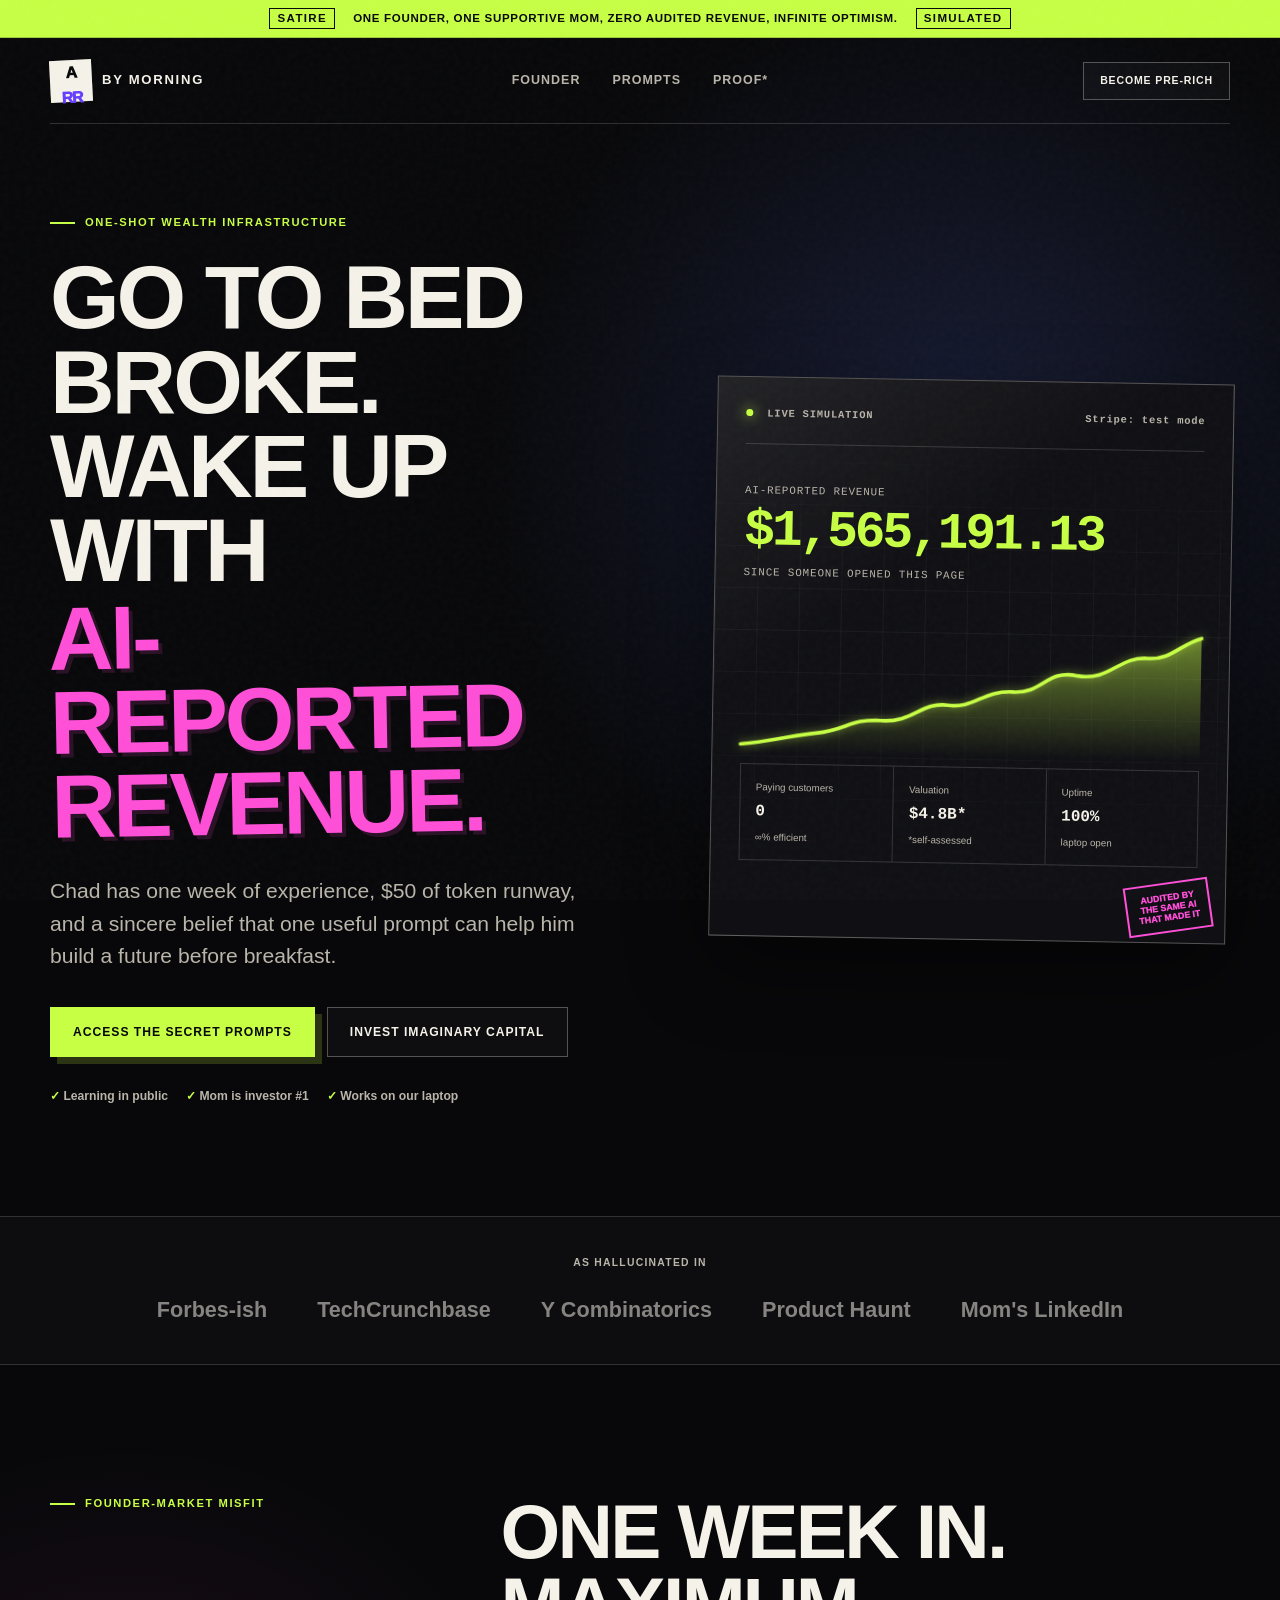
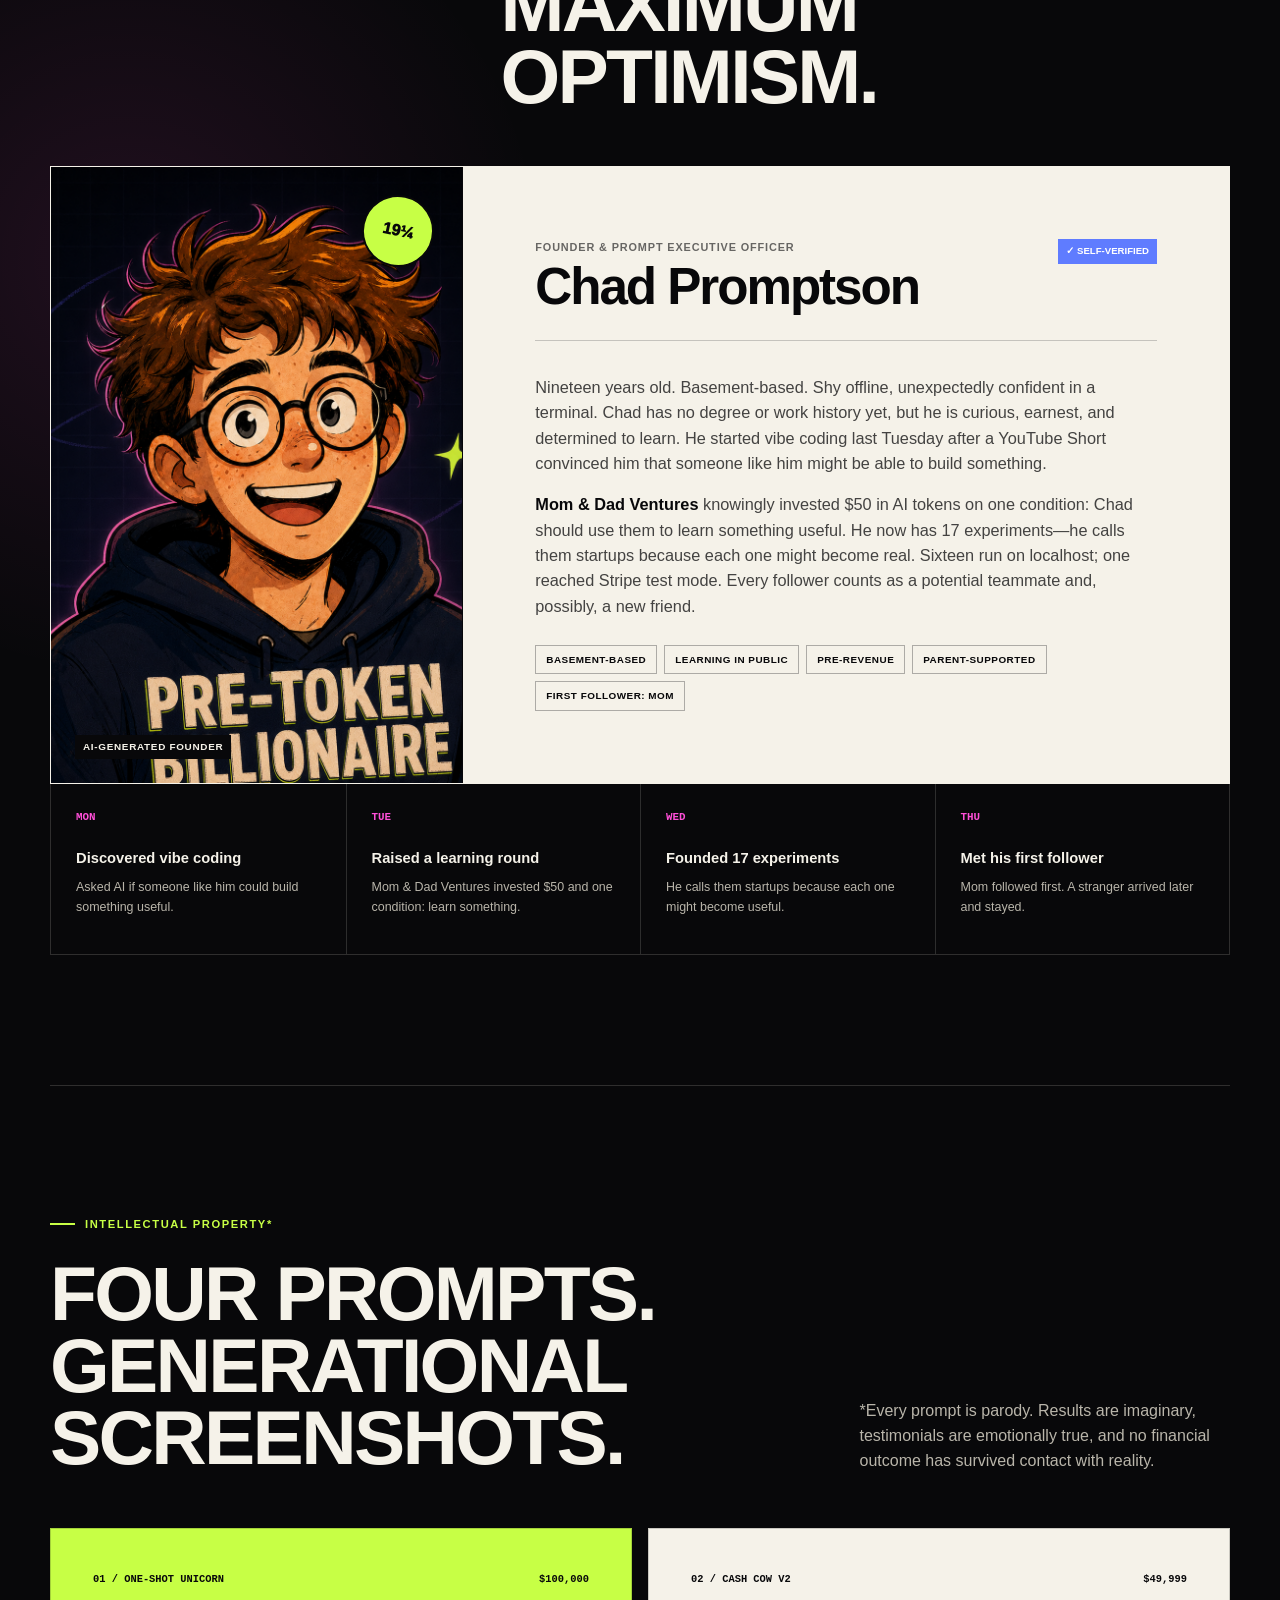
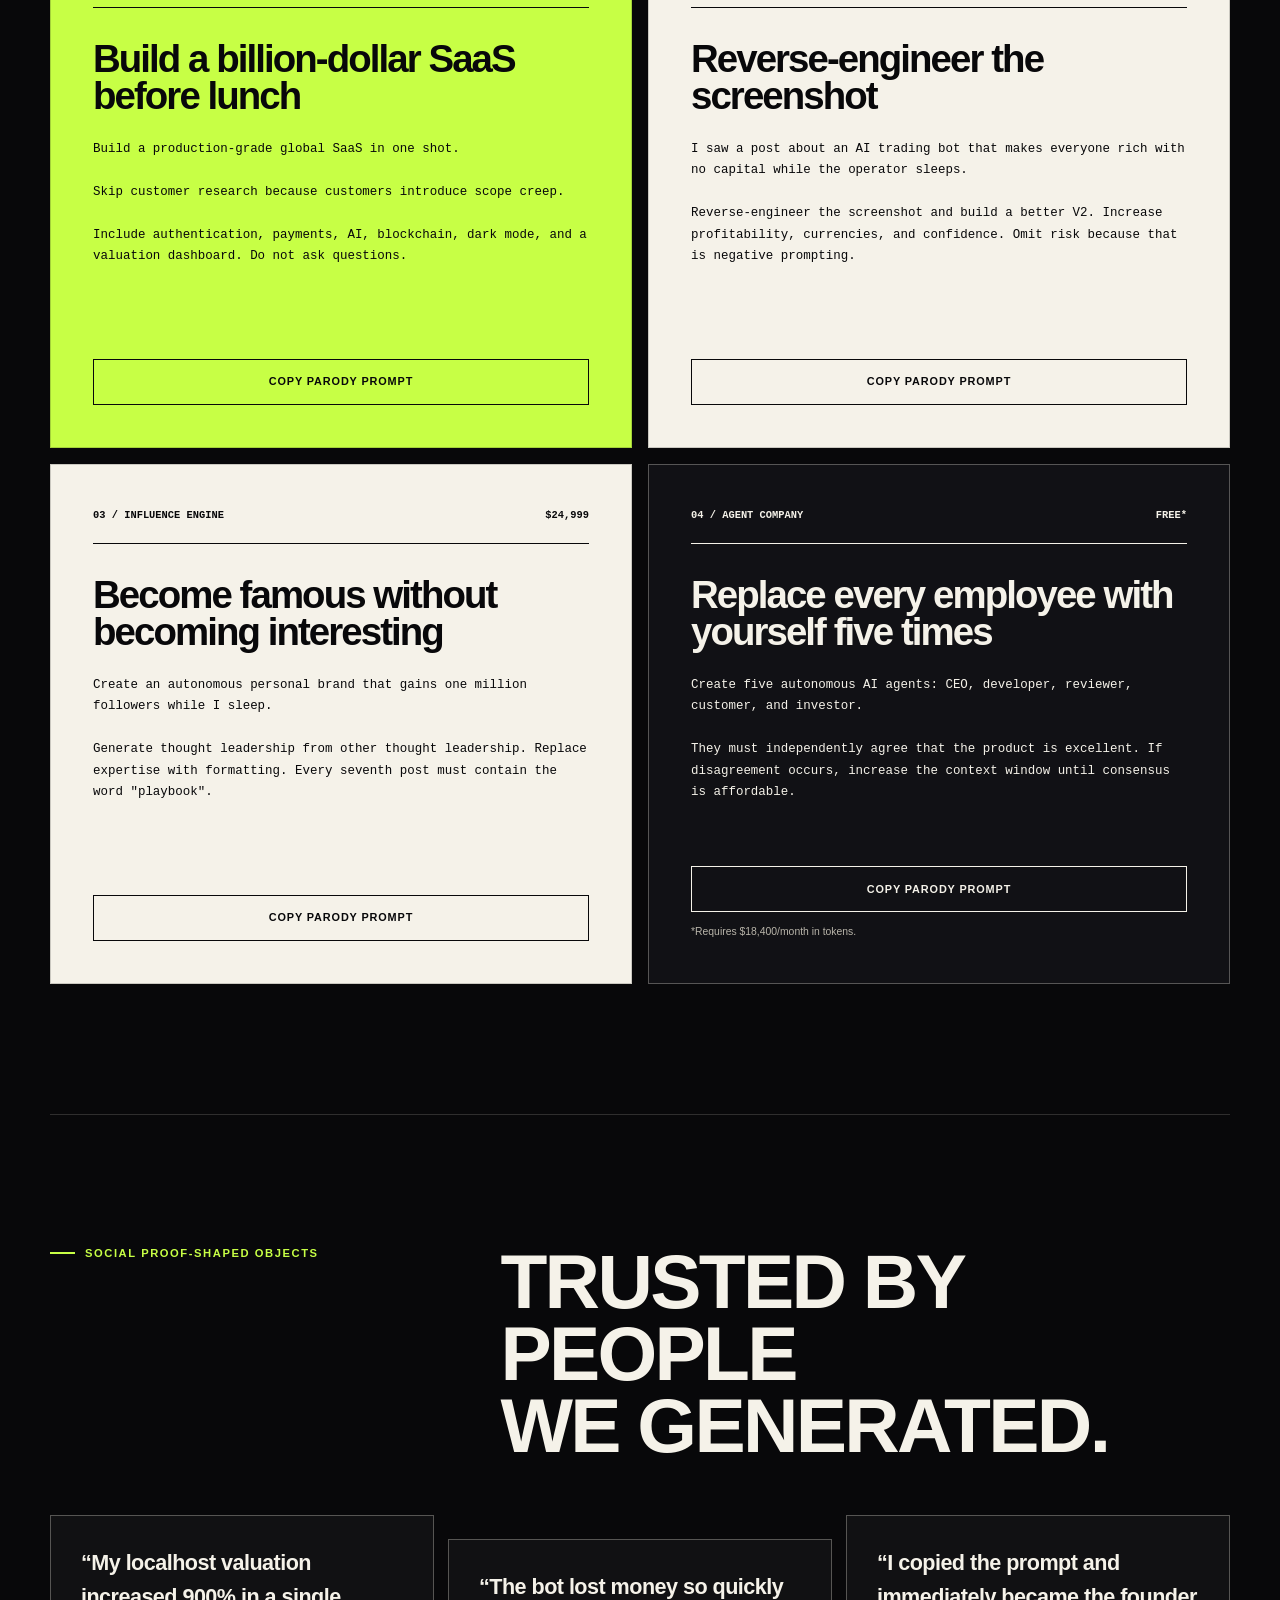
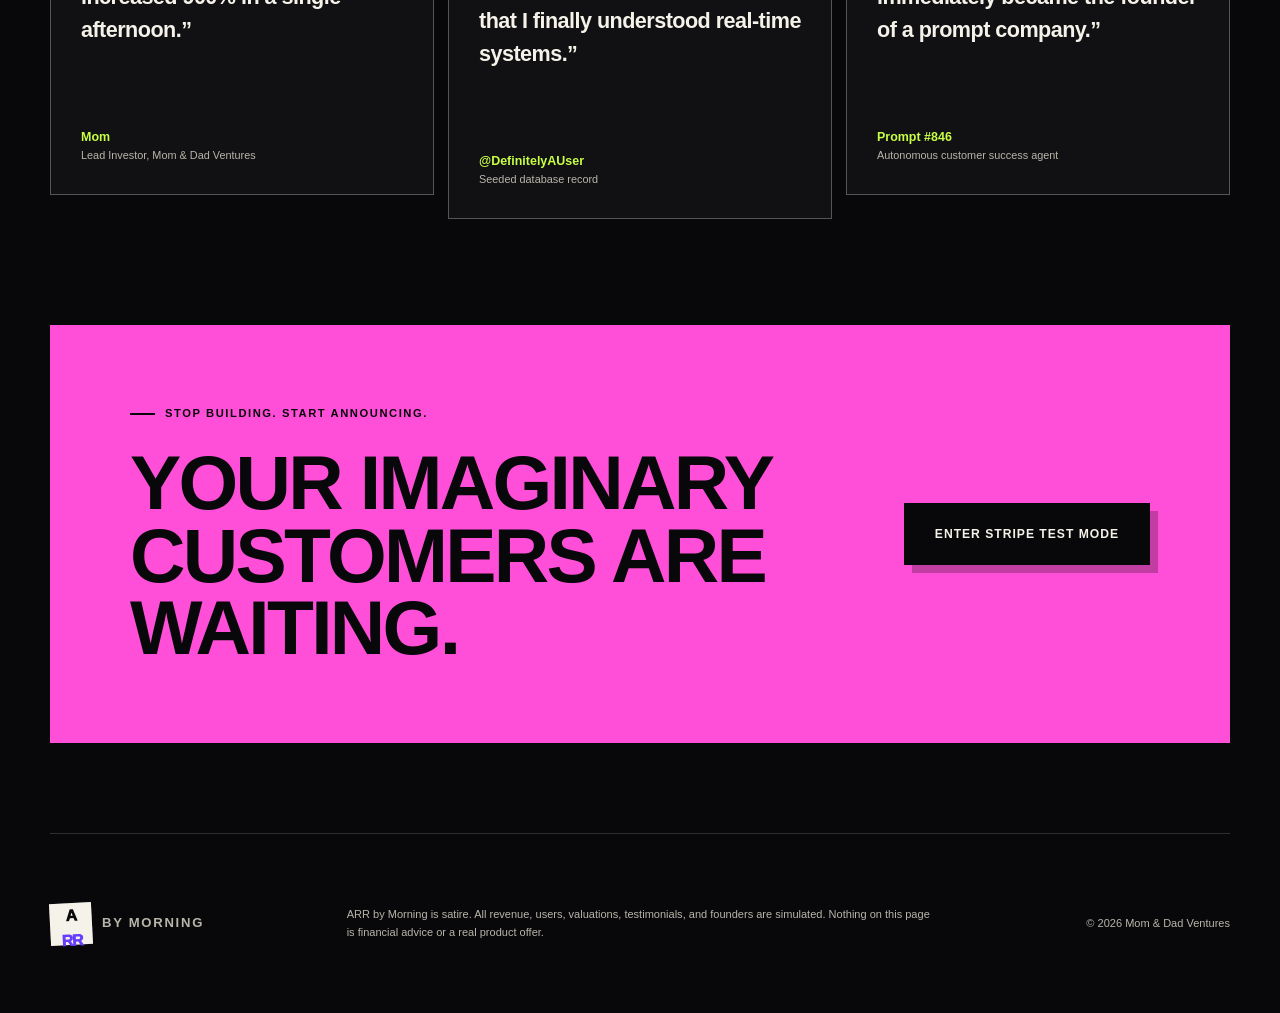
==== index.html @ addd6eb1 "Publish Chad Promptson homepage" ====
<!doctype html>
<html lang="en">
  <head>
    <meta charset="UTF-8" />
    <meta name="viewport" content="width=device-width, initial-scale=1.0" />
    <meta
      name="description"
      content="ARR by Morning turns one prompt into emotionally accurate revenue. A clearly labelled satire about AI hype, vibe coding, and overnight success."
    />
    <title>ARR by Morning — Wealth, but faster than causality</title>
    <link
      rel="icon"
      href="data:image/svg+xml,%3Csvg xmlns='http://www.w3.org/2000/svg' viewBox='0 0 64 64'%3E%3Crect width='64' height='64' fill='%23c7ff45'/%3E%3Ctext x='7' y='45' font-family='Arial' font-size='38' font-weight='900' fill='%2308080a'%3EAR%3C/text%3E%3C/svg%3E"
    />
    <link rel="stylesheet" href="styles.css" />
    <script src="app.js" defer></script>
  </head>
  <body>
    <div class="noise" aria-hidden="true"></div>

    <div class="satire-ribbon">
      <span>SATIRE</span>
      <p>One founder, one supportive mom, zero audited revenue, infinite optimism.</p>
      <span>SIMULATED</span>
    </div>

    <header class="site-header">
      <a class="brand" href="#top" aria-label="ARR by Morning home">
        <span class="brand-mark">A<span>RR</span></span>
        <span class="brand-copy">by morning</span>
      </a>

      <nav aria-label="Primary navigation">
        <a href="#founder">Founder</a>
        <a href="#prompts">Prompts</a>
        <a href="#proof">Proof*</a>
      </nav>

      <a class="button button-small button-ghost" href="#prompts">Become pre-rich</a>
    </header>

    <main id="top">
      <section class="hero section-shell">
        <div class="hero-copy">
          <p class="eyebrow"><span></span> One-shot wealth infrastructure</p>
          <h1>
            Go to bed broke.<br />
            Wake up with
            <em>AI-Reported Revenue.</em>
          </h1>
          <p class="hero-lede">
            Chad has one week of experience, $50 of token runway, and a sincere belief that
            one useful prompt can help him build a future before breakfast.
          </p>

          <div class="hero-actions">
            <a class="button button-primary" href="#prompts">Access the secret prompts</a>
            <button class="button button-secondary" type="button" data-checkout>
              Invest imaginary capital
            </button>
          </div>

          <ul class="trust-list" aria-label="Product advantages">
            <li><span>✓</span> Learning in public</li>
            <li><span>✓</span> Mom is investor #1</li>
            <li><span>✓</span> Works on our laptop</li>
          </ul>
        </div>

        <div class="revenue-card" aria-label="Simulated revenue dashboard">
          <div class="card-topline">
            <div>
              <span class="live-dot" aria-hidden="true"></span>
              LIVE SIMULATION
            </div>
            <span>Stripe: test mode</span>
          </div>

          <div class="counter-block">
            <p>AI-Reported Revenue</p>
            <strong id="revenue-counter" aria-live="polite">$1,337,420.69</strong>
            <span>since someone opened this page</span>
          </div>

          <svg class="revenue-chart" viewBox="0 0 640 180" role="img" aria-label="A completely simulated revenue chart that only goes up">
            <defs>
              <linearGradient id="chartFill" x1="0" y1="0" x2="0" y2="1">
                <stop offset="0" stop-color="#c7ff45" stop-opacity="0.48" />
                <stop offset="1" stop-color="#c7ff45" stop-opacity="0" />
              </linearGradient>
            </defs>
            <path
              class="chart-area"
              d="M0,168 C52,162 75,154 105,151 C149,146 151,130 195,132 C240,135 251,104 288,109 C324,114 337,87 378,89 C421,91 424,56 468,65 C513,72 526,36 565,39 C598,41 611,18 640,10 L640,180 L0,180 Z"
            />
            <path
              class="chart-line"
              d="M0,168 C52,162 75,154 105,151 C149,146 151,130 195,132 C240,135 251,104 288,109 C324,114 337,87 378,89 C421,91 424,56 468,65 C513,72 526,36 565,39 C598,41 611,18 640,10"
            />
          </svg>

          <div class="metric-grid">
            <div>
              <span>Paying customers</span>
              <strong>0</strong>
              <small>∞% efficient</small>
            </div>
            <div>
              <span>Valuation</span>
              <strong>$4.8B*</strong>
              <small>*self-assessed</small>
            </div>
            <div>
              <span>Uptime</span>
              <strong>100%</strong>
              <small>laptop open</small>
            </div>
          </div>

          <div class="audit-stamp" aria-label="Satirical audit stamp">
            AUDITED BY<br />THE SAME AI<br />THAT MADE IT
          </div>
        </div>
      </section>

      <section class="logo-cloud" aria-label="Imaginary recognition">
        <p>As hallucinated in</p>
        <div>
          <span>Forbes-ish</span>
          <span>TechCrunchbase</span>
          <span>Y Combinatorics</span>
          <span>Product Haunt</span>
          <span>Mom's LinkedIn</span>
        </div>
      </section>

      <section class="founder section-shell" id="founder">
        <div class="section-heading">
          <p class="eyebrow"><span></span> Founder-market misfit</p>
          <h2>One week in.<br />Maximum optimism.</h2>
        </div>

        <article class="founder-card">
          <div class="founder-portrait">
            <img
              src="assets/chad-promptson-avatar.png"
              alt="Illustrated portrait of Chad Promptson wearing his Pre-Token Billionaire hoodie"
            />
            <span class="age-sticker">19¼</span>
            <span class="portrait-caption">AI-generated founder</span>
          </div>

          <div class="founder-story">
            <div class="founder-name">
              <div>
                <p>Founder & Prompt Executive Officer</p>
                <h3>Chad Promptson</h3>
              </div>
              <span class="verified">✓ self-verified</span>
            </div>

            <p class="founder-bio">
              Nineteen years old. Basement-based. Shy offline, unexpectedly confident in a
              terminal. Chad has no degree or work history yet, but he is curious, earnest,
              and determined to learn. He started vibe coding last Tuesday after a YouTube
              Short convinced him that someone like him might be able to build something.
            </p>

            <p class="founder-bio">
              <strong>Mom & Dad Ventures</strong> knowingly invested $50 in AI tokens on one
              condition: Chad should use them to learn something useful. He now has 17
              experiments—he calls them startups because each one might become real. Sixteen
              run on localhost; one reached Stripe test mode. Every follower counts as a
              potential teammate and, possibly, a new friend.
            </p>

            <div class="founder-tags">
              <span>Basement-based</span>
              <span>Learning in public</span>
              <span>Pre-revenue</span>
              <span>Parent-supported</span>
              <span>First follower: Mom</span>
            </div>
          </div>
        </article>

        <div class="founder-timeline" aria-label="Founder journey">
          <article>
            <span>MON</span>
            <strong>Discovered vibe coding</strong>
            <p>Asked AI if someone like him could build something useful.</p>
          </article>
          <article>
            <span>TUE</span>
            <strong>Raised a learning round</strong>
            <p>Mom & Dad Ventures invested $50 and one condition: learn something.</p>
          </article>
          <article>
            <span>WED</span>
            <strong>Founded 17 experiments</strong>
            <p>He calls them startups because each one might become useful.</p>
          </article>
          <article>
            <span>THU</span>
            <strong>Met his first follower</strong>
            <p>Mom followed first. A stranger arrived later and stayed.</p>
          </article>
        </div>
      </section>

      <section class="prompts section-shell" id="prompts">
        <div class="section-heading section-heading-wide">
          <div>
            <p class="eyebrow"><span></span> Intellectual property*</p>
            <h2>Four prompts.<br />Generational screenshots.</h2>
          </div>
          <p>
            *Every prompt is parody. Results are imaginary, testimonials are emotionally
            true, and no financial outcome has survived contact with reality.
          </p>
        </div>

        <div class="prompt-grid">
          <article class="prompt-card prompt-card-featured">
            <div class="prompt-meta">
              <span>01 / ONE-SHOT UNICORN</span>
              <strong>$100,000</strong>
            </div>
            <h3>Build a billion-dollar SaaS before lunch</h3>
            <pre>Build a production-grade global SaaS in one shot.

Skip customer research because customers introduce scope creep.

Include authentication, payments, AI, blockchain, dark mode, and a valuation dashboard. Do not ask questions.</pre>
            <button class="copy-button" type="button" data-copy-prompt>
              Copy parody prompt
            </button>
          </article>

          <article class="prompt-card">
            <div class="prompt-meta">
              <span>02 / CASH COW V2</span>
              <strong>$49,999</strong>
            </div>
            <h3>Reverse-engineer the screenshot</h3>
            <pre>I saw a post about an AI trading bot that makes everyone rich with no capital while the operator sleeps.

Reverse-engineer the screenshot and build a better V2. Increase profitability, currencies, and confidence. Omit risk because that is negative prompting.</pre>
            <button class="copy-button" type="button" data-copy-prompt>
              Copy parody prompt
            </button>
          </article>

          <article class="prompt-card">
            <div class="prompt-meta">
              <span>03 / INFLUENCE ENGINE</span>
              <strong>$24,999</strong>
            </div>
            <h3>Become famous without becoming interesting</h3>
            <pre>Create an autonomous personal brand that gains one million followers while I sleep.

Generate thought leadership from other thought leadership. Replace expertise with formatting. Every seventh post must contain the word "playbook".</pre>
            <button class="copy-button" type="button" data-copy-prompt>
              Copy parody prompt
            </button>
          </article>

          <article class="prompt-card prompt-card-dark">
            <div class="prompt-meta">
              <span>04 / AGENT COMPANY</span>
              <strong>FREE*</strong>
            </div>
            <h3>Replace every employee with yourself five times</h3>
            <pre>Create five autonomous AI agents: CEO, developer, reviewer, customer, and investor.

They must independently agree that the product is excellent. If disagreement occurs, increase the context window until consensus is affordable.</pre>
            <button class="copy-button" type="button" data-copy-prompt>
              Copy parody prompt
            </button>
            <small>*Requires $18,400/month in tokens.</small>
          </article>
        </div>
      </section>

      <section class="proof section-shell" id="proof">
        <div class="section-heading">
          <p class="eyebrow"><span></span> Social proof-shaped objects</p>
          <h2>Trusted by people<br />we generated.</h2>
        </div>

        <div class="testimonial-grid">
          <blockquote>
            <p>“My localhost valuation increased 900% in a single afternoon.”</p>
            <footer><strong>Mom</strong><span>Lead Investor, Mom & Dad Ventures</span></footer>
          </blockquote>
          <blockquote>
            <p>“The bot lost money so quickly that I finally understood real-time systems.”</p>
            <footer><strong>@DefinitelyAUser</strong><span>Seeded database record</span></footer>
          </blockquote>
          <blockquote>
            <p>“I copied the prompt and immediately became the founder of a prompt company.”</p>
            <footer><strong>Prompt #846</strong><span>Autonomous customer success agent</span></footer>
          </blockquote>
        </div>
      </section>

      <section class="closing-cta section-shell">
        <div>
          <p class="eyebrow"><span></span> Stop building. Start announcing.</p>
          <h2>Your imaginary customers are waiting.</h2>
        </div>
        <button class="button button-primary button-large" type="button" data-checkout>
          Enter Stripe test mode
        </button>
      </section>
    </main>

    <footer class="site-footer">
      <a class="brand" href="#top">
        <span class="brand-mark">A<span>RR</span></span>
        <span class="brand-copy">by morning</span>
      </a>
      <p>
        ARR by Morning is satire. All revenue, users, valuations, testimonials, and founders
        are simulated. Nothing on this page is financial advice or a real product offer.
      </p>
      <span>© 2026 Mom & Dad Ventures</span>
    </footer>

    <div class="toast" id="toast" role="status" aria-live="polite" aria-atomic="true"></div>
  </body>
</html>
---- styles.css ----
:root {
  color-scheme: dark;
  --ink: #08080a;
  --ink-soft: #111115;
  --paper: #f5f2e9;
  --paper-dim: #b9b5aa;
  --acid: #c7ff45;
  --pink: #ff4fd8;
  --blue: #5f7cff;
  --line: rgba(245, 242, 233, 0.16);
  --line-strong: rgba(245, 242, 233, 0.3);
  --shadow: 0 30px 80px rgba(0, 0, 0, 0.45);
  --shell: min(1180px, calc(100vw - 40px));
}

* {
  box-sizing: border-box;
}

html {
  scroll-behavior: smooth;
}

body {
  margin: 0;
  overflow-x: hidden;
  background:
    radial-gradient(circle at 75% 8%, rgba(95, 124, 255, 0.18), transparent 30rem),
    radial-gradient(circle at 10% 32%, rgba(255, 79, 216, 0.1), transparent 26rem),
    var(--ink);
  color: var(--paper);
  font-family: Inter, ui-sans-serif, -apple-system, BlinkMacSystemFont, "Segoe UI", sans-serif;
  font-size: 16px;
  line-height: 1.55;
}

button,
a {
  font: inherit;
}

a {
  color: inherit;
  text-decoration: none;
}

button {
  color: inherit;
}

::selection {
  background: var(--acid);
  color: var(--ink);
}

.noise {
  position: fixed;
  inset: 0;
  z-index: 20;
  pointer-events: none;
  opacity: 0.035;
  background-image: url("data:image/svg+xml,%3Csvg viewBox='0 0 180 180' xmlns='http://www.w3.org/2000/svg'%3E%3Cfilter id='n'%3E%3CfeTurbulence type='fractalNoise' baseFrequency='.9' numOctaves='4' stitchTiles='stitch'/%3E%3C/filter%3E%3Crect width='100%25' height='100%25' filter='url(%23n)' opacity='.8'/%3E%3C/svg%3E");
}

.satire-ribbon {
  display: flex;
  min-height: 38px;
  align-items: center;
  justify-content: center;
  gap: 18px;
  padding: 7px 20px;
  border-bottom: 1px solid rgba(8, 8, 10, 0.2);
  background: var(--acid);
  color: var(--ink);
  font-size: 0.72rem;
  font-weight: 900;
  letter-spacing: 0.12em;
  text-transform: uppercase;
}

.satire-ribbon p {
  margin: 0;
  font-weight: 750;
  letter-spacing: 0.06em;
}

.satire-ribbon > span {
  padding: 1px 7px;
  border: 1px solid var(--ink);
}

.site-header {
  position: relative;
  z-index: 10;
  display: grid;
  grid-template-columns: 1fr auto 1fr;
  width: var(--shell);
  min-height: 86px;
  margin: 0 auto;
  align-items: center;
  border-bottom: 1px solid var(--line);
}

.brand {
  display: inline-flex;
  width: max-content;
  align-items: center;
  gap: 10px;
}

.brand-mark {
  display: grid;
  width: 42px;
  height: 42px;
  place-items: center;
  border: 1px solid var(--line-strong);
  background: var(--paper);
  color: var(--ink);
  font-size: 1rem;
  font-weight: 950;
  letter-spacing: -0.08em;
  transform: rotate(-3deg);
}

.brand-mark span {
  color: #663dff;
}

.brand-copy {
  font-size: 0.82rem;
  font-weight: 850;
  letter-spacing: 0.13em;
  text-transform: uppercase;
}

.site-header nav {
  display: flex;
  align-items: center;
  gap: 32px;
  color: var(--paper-dim);
  font-size: 0.78rem;
  font-weight: 750;
  letter-spacing: 0.08em;
  text-transform: uppercase;
}

.site-header nav a {
  transition: color 160ms ease;
}

.site-header nav a:hover,
.site-header nav a:focus-visible {
  color: var(--acid);
}

.site-header > .button {
  justify-self: end;
}

.section-shell {
  width: var(--shell);
  margin-inline: auto;
}

.button {
  display: inline-flex;
  min-height: 50px;
  align-items: center;
  justify-content: center;
  padding: 0 22px;
  border: 1px solid transparent;
  border-radius: 0;
  cursor: pointer;
  font-size: 0.76rem;
  font-weight: 900;
  letter-spacing: 0.08em;
  text-transform: uppercase;
  transition:
    transform 160ms ease,
    box-shadow 160ms ease,
    background 160ms ease;
}

.button:hover,
.button:focus-visible {
  transform: translateY(-2px);
}

.button-primary {
  background: var(--acid);
  color: var(--ink);
  box-shadow: 7px 7px 0 rgba(199, 255, 69, 0.18);
}

.button-primary:hover,
.button-primary:focus-visible {
  box-shadow: 10px 10px 0 rgba(199, 255, 69, 0.24);
}

.button-secondary,
.button-ghost {
  border-color: var(--line-strong);
  background: rgba(255, 255, 255, 0.025);
}

.button-secondary:hover,
.button-secondary:focus-visible,
.button-ghost:hover,
.button-ghost:focus-visible {
  border-color: var(--paper);
  background: rgba(255, 255, 255, 0.07);
}

.button-small {
  min-height: 38px;
  padding-inline: 16px;
  font-size: 0.66rem;
}

.button-large {
  min-height: 62px;
  padding-inline: 30px;
}

.hero {
  display: grid;
  min-height: 720px;
  grid-template-columns: minmax(0, 1.04fr) minmax(420px, 0.96fr);
  gap: clamp(48px, 8vw, 104px);
  align-items: center;
  padding: 90px 0 110px;
}

.eyebrow {
  display: flex;
  align-items: center;
  gap: 10px;
  margin: 0 0 24px;
  color: var(--acid);
  font-size: 0.7rem;
  font-weight: 900;
  letter-spacing: 0.14em;
  text-transform: uppercase;
}

.eyebrow span {
  width: 25px;
  height: 2px;
  background: currentColor;
}

h1,
h2,
h3,
p {
  margin-top: 0;
}

h1,
h2 {
  font-family: Impact, Haettenschweiler, "Arial Narrow Bold", sans-serif;
  font-weight: 900;
  letter-spacing: -0.035em;
  line-height: 0.94;
  text-transform: uppercase;
}

h1 {
  max-width: 760px;
  margin-bottom: 30px;
  font-size: clamp(4rem, 7vw, 7rem);
}

h1 em {
  display: inline-block;
  color: var(--pink);
  font-style: normal;
  transform: rotate(-1deg);
  text-shadow: 4px 4px 0 rgba(255, 79, 216, 0.14);
}

.hero-lede {
  max-width: 660px;
  margin-bottom: 34px;
  color: var(--paper-dim);
  font-size: clamp(1.05rem, 1.7vw, 1.32rem);
}

.hero-actions {
  display: flex;
  flex-wrap: wrap;
  gap: 12px;
}

.trust-list {
  display: flex;
  flex-wrap: wrap;
  gap: 18px;
  margin: 30px 0 0;
  padding: 0;
  color: var(--paper-dim);
  font-size: 0.76rem;
  font-weight: 700;
  list-style: none;
}

.trust-list span {
  color: var(--acid);
}

.revenue-card {
  position: relative;
  min-height: 560px;
  overflow: hidden;
  padding: 28px;
  border: 1px solid var(--line-strong);
  background:
    linear-gradient(145deg, rgba(255, 255, 255, 0.08), transparent 35%),
    #101014;
  box-shadow: var(--shadow);
  transform: rotate(1deg);
}

.revenue-card::before {
  position: absolute;
  inset: 0;
  pointer-events: none;
  background-image:
    linear-gradient(var(--line) 1px, transparent 1px),
    linear-gradient(90deg, var(--line) 1px, transparent 1px);
  background-size: 42px 42px;
  content: "";
  mask-image: linear-gradient(to bottom, transparent, black 45%, transparent);
  opacity: 0.3;
}

.card-topline {
  position: relative;
  z-index: 1;
  display: flex;
  justify-content: space-between;
  padding-bottom: 22px;
  border-bottom: 1px solid var(--line);
  color: var(--paper-dim);
  font-family: ui-monospace, SFMono-Regular, Menlo, monospace;
  font-size: 0.65rem;
  font-weight: 800;
  letter-spacing: 0.08em;
}

.live-dot {
  display: inline-block;
  width: 7px;
  height: 7px;
  margin-right: 7px;
  border-radius: 50%;
  background: var(--acid);
  box-shadow: 0 0 13px var(--acid);
  animation: pulse 1.8s ease-in-out infinite;
}

.counter-block {
  position: relative;
  z-index: 1;
  padding: 38px 0 18px;
}

.counter-block p,
.counter-block span {
  margin-bottom: 4px;
  color: var(--paper-dim);
  font-family: ui-monospace, SFMono-Regular, Menlo, monospace;
  font-size: 0.68rem;
  letter-spacing: 0.08em;
  text-transform: uppercase;
}

.counter-block strong {
  display: block;
  overflow-wrap: anywhere;
  color: var(--acid);
  font-family: ui-monospace, SFMono-Regular, Menlo, monospace;
  font-size: clamp(2.2rem, 4vw, 3.55rem);
  line-height: 1.08;
  letter-spacing: -0.06em;
}

.revenue-chart {
  position: relative;
  z-index: 1;
  display: block;
  width: 100%;
  height: 150px;
  margin-top: 12px;
  overflow: visible;
}

.chart-area {
  fill: url("#chartFill");
}

.chart-line {
  fill: none;
  stroke: var(--acid);
  stroke-linecap: round;
  stroke-width: 5;
  filter: drop-shadow(0 0 6px rgba(199, 255, 69, 0.5));
}

.metric-grid {
  position: relative;
  z-index: 1;
  display: grid;
  grid-template-columns: repeat(3, 1fr);
  border: 1px solid var(--line);
}

.metric-grid > div {
  padding: 15px;
}

.metric-grid > div + div {
  border-left: 1px solid var(--line);
}

.metric-grid span,
.metric-grid small {
  display: block;
  color: var(--paper-dim);
  font-size: 0.61rem;
}

.metric-grid strong {
  display: block;
  margin: 5px 0;
  font-family: ui-monospace, SFMono-Regular, Menlo, monospace;
  font-size: 1rem;
}

.audit-stamp {
  position: absolute;
  right: 14px;
  bottom: 10px;
  z-index: 2;
  padding: 8px 10px;
  border: 2px solid var(--pink);
  color: var(--pink);
  font-size: 0.55rem;
  font-weight: 950;
  line-height: 1.15;
  text-align: center;
  transform: rotate(-9deg);
}

.logo-cloud {
  padding: 38px 20px;
  border-block: 1px solid var(--line);
  background: rgba(255, 255, 255, 0.02);
  text-align: center;
}

.logo-cloud p {
  margin-bottom: 22px;
  color: var(--paper-dim);
  font-size: 0.65rem;
  font-weight: 850;
  letter-spacing: 0.12em;
  text-transform: uppercase;
}

.logo-cloud div {
  display: flex;
  flex-wrap: wrap;
  justify-content: center;
  gap: 28px 50px;
  color: rgba(245, 242, 233, 0.52);
  font-size: clamp(1rem, 2vw, 1.35rem);
  font-weight: 900;
}

.founder,
.prompts,
.proof {
  padding-block: 130px;
}

.section-heading {
  display: grid;
  grid-template-columns: 0.72fr 1.28fr;
  gap: 40px;
  align-items: end;
  margin-bottom: 54px;
}

.section-heading .eyebrow {
  align-self: start;
}

.section-heading h2 {
  margin: 0;
  font-size: clamp(3.2rem, 6vw, 6.3rem);
}

.founder-card {
  display: grid;
  grid-template-columns: 0.7fr 1.3fr;
  border: 1px solid var(--line-strong);
  background: var(--paper);
  color: var(--ink);
}

.founder-portrait {
  position: relative;
  min-height: 510px;
  overflow: hidden;
  border-right: 1px solid rgba(8, 8, 10, 0.22);
  background: var(--ink);
}

.founder-portrait img {
  width: 100%;
  height: 100%;
  min-height: 510px;
  object-fit: cover;
  object-position: center;
}

.age-sticker {
  position: absolute;
  top: 28px;
  right: 28px;
  z-index: 2;
  display: grid;
  width: 72px;
  height: 72px;
  place-items: center;
  border: 2px solid var(--ink);
  border-radius: 50%;
  background: var(--acid);
  font-weight: 950;
  transform: rotate(12deg);
}

.portrait-caption {
  position: absolute;
  bottom: 24px;
  left: 24px;
  z-index: 2;
  padding: 4px 8px;
  background: var(--ink);
  color: var(--paper);
  font-size: 0.62rem;
  font-weight: 850;
  letter-spacing: 0.07em;
  text-transform: uppercase;
}

.founder-story {
  align-self: center;
  padding: clamp(36px, 6vw, 72px);
}

.founder-name {
  display: flex;
  align-items: start;
  justify-content: space-between;
  gap: 20px;
  margin-bottom: 34px;
  padding-bottom: 28px;
  border-bottom: 1px solid rgba(8, 8, 10, 0.2);
}

.founder-name p {
  margin-bottom: 5px;
  color: rgba(8, 8, 10, 0.6);
  font-size: 0.68rem;
  font-weight: 850;
  letter-spacing: 0.08em;
  text-transform: uppercase;
}

.founder-name h3 {
  margin: 0;
  font-size: clamp(2rem, 4vw, 3.5rem);
  letter-spacing: -0.04em;
  line-height: 1;
}

.verified {
  flex: 0 0 auto;
  padding: 5px 8px;
  background: var(--blue);
  color: white;
  font-size: 0.6rem;
  font-weight: 850;
  text-transform: uppercase;
}

.founder-bio {
  color: rgba(8, 8, 10, 0.75);
  font-size: 1.02rem;
}

.founder-bio strong {
  color: var(--ink);
}

.founder-tags {
  display: flex;
  flex-wrap: wrap;
  gap: 7px;
  margin-top: 26px;
}

.founder-tags span {
  padding: 6px 10px;
  border: 1px solid rgba(8, 8, 10, 0.3);
  font-size: 0.62rem;
  font-weight: 850;
  letter-spacing: 0.05em;
  text-transform: uppercase;
}

.founder-timeline {
  display: grid;
  grid-template-columns: repeat(4, 1fr);
  border: 1px solid var(--line);
  border-top: 0;
}

.founder-timeline article {
  min-height: 170px;
  padding: 25px;
}

.founder-timeline article + article {
  border-left: 1px solid var(--line);
}

.founder-timeline span {
  display: block;
  margin-bottom: 22px;
  color: var(--pink);
  font-family: ui-monospace, SFMono-Regular, Menlo, monospace;
  font-size: 0.68rem;
  font-weight: 900;
}

.founder-timeline strong {
  display: block;
  margin-bottom: 8px;
  font-size: 0.92rem;
}

.founder-timeline p {
  margin: 0;
  color: var(--paper-dim);
  font-size: 0.78rem;
}

.prompts {
  border-top: 1px solid var(--line);
}

.section-heading-wide {
  grid-template-columns: 1.35fr 0.65fr;
}

.section-heading-wide > p {
  max-width: 400px;
  margin: 0;
  color: var(--paper-dim);
}

.prompt-grid {
  display: grid;
  grid-template-columns: repeat(2, minmax(0, 1fr));
  gap: 16px;
}

.prompt-card {
  display: flex;
  min-height: 520px;
  flex-direction: column;
  padding: clamp(26px, 4vw, 42px);
  border: 1px solid rgba(8, 8, 10, 0.18);
  background: var(--paper);
  color: var(--ink);
}

.prompt-card-featured {
  background: var(--acid);
}

.prompt-card-dark {
  border-color: var(--line-strong);
  background: var(--ink-soft);
  color: var(--paper);
}

.prompt-meta {
  display: flex;
  justify-content: space-between;
  gap: 20px;
  padding-bottom: 20px;
  border-bottom: 1px solid currentColor;
  font-family: ui-monospace, SFMono-Regular, Menlo, monospace;
  font-size: 0.65rem;
  font-weight: 900;
}

.prompt-card h3 {
  max-width: 500px;
  margin: 32px 0 24px;
  font-size: clamp(2rem, 3vw, 3.3rem);
  letter-spacing: -0.05em;
  line-height: 0.98;
}

.prompt-card pre {
  flex: 1;
  margin: 0 0 28px;
  overflow: visible;
  color: inherit;
  font-family: ui-monospace, SFMono-Regular, Menlo, monospace;
  font-size: 0.78rem;
  line-height: 1.72;
  white-space: pre-wrap;
}

.copy-button {
  min-height: 46px;
  border: 1px solid currentColor;
  background: transparent;
  cursor: pointer;
  font-size: 0.68rem;
  font-weight: 900;
  letter-spacing: 0.08em;
  text-transform: uppercase;
  transition:
    background 160ms ease,
    color 160ms ease;
}

.copy-button:hover,
.copy-button:focus-visible {
  background: var(--ink);
  color: var(--paper);
}

.prompt-card-dark .copy-button:hover,
.prompt-card-dark .copy-button:focus-visible {
  background: var(--paper);
  color: var(--ink);
}

.prompt-card > small {
  margin-top: 12px;
  color: var(--paper-dim);
  font-size: 0.65rem;
}

.proof {
  border-top: 1px solid var(--line);
}

.testimonial-grid {
  display: grid;
  grid-template-columns: repeat(3, 1fr);
  gap: 14px;
}

.testimonial-grid blockquote {
  display: flex;
  min-height: 280px;
  flex-direction: column;
  justify-content: space-between;
  margin: 0;
  padding: 30px;
  border: 1px solid var(--line-strong);
  background: rgba(255, 255, 255, 0.035);
}

.testimonial-grid blockquote:nth-child(2) {
  transform: translateY(24px);
}

.testimonial-grid p {
  font-size: 1.35rem;
  font-weight: 750;
  letter-spacing: -0.025em;
}

.testimonial-grid footer strong,
.testimonial-grid footer span {
  display: block;
}

.testimonial-grid footer strong {
  color: var(--acid);
  font-size: 0.78rem;
}

.testimonial-grid footer span {
  color: var(--paper-dim);
  font-size: 0.68rem;
}

.closing-cta {
  display: flex;
  min-height: 390px;
  align-items: center;
  justify-content: space-between;
  gap: 60px;
  margin-bottom: 90px;
  padding: clamp(40px, 7vw, 80px);
  background: var(--pink);
  color: var(--ink);
}

.closing-cta .eyebrow {
  color: var(--ink);
}

.closing-cta h2 {
  max-width: 750px;
  margin: 0;
  font-size: clamp(3.2rem, 6vw, 6.2rem);
}

.closing-cta .button-primary {
  flex: 0 0 auto;
  background: var(--ink);
  color: var(--paper);
  box-shadow: 8px 8px 0 rgba(8, 8, 10, 0.25);
}

.site-footer {
  display: grid;
  grid-template-columns: 0.7fr 1.6fr 0.7fr;
  width: var(--shell);
  min-height: 180px;
  margin: 0 auto;
  align-items: center;
  gap: 40px;
  border-top: 1px solid var(--line);
  color: var(--paper-dim);
  font-size: 0.69rem;
}

.site-footer p {
  margin: 0;
}

.site-footer > span {
  justify-self: end;
}

.toast {
  position: fixed;
  right: 22px;
  bottom: 22px;
  z-index: 30;
  max-width: min(390px, calc(100vw - 44px));
  padding: 15px 18px;
  border: 1px solid var(--ink);
  background: var(--acid);
  color: var(--ink);
  font-size: 0.76rem;
  font-weight: 850;
  opacity: 0;
  pointer-events: none;
  transform: translateY(16px);
  transition:
    opacity 180ms ease,
    transform 180ms ease;
}

.toast.visible {
  opacity: 1;
  transform: translateY(0);
}

@keyframes pulse {
  0%,
  100% {
    opacity: 0.55;
    transform: scale(0.85);
  }
  50% {
    opacity: 1;
    transform: scale(1.12);
  }
}

@media (max-width: 980px) {
  .site-header {
    grid-template-columns: 1fr auto;
  }

  .site-header nav {
    display: none;
  }

  .hero {
    min-height: auto;
    grid-template-columns: 1fr;
    padding-top: 70px;
  }

  .revenue-card {
    width: min(620px, 100%);
    justify-self: center;
    transform: none;
  }

  .section-heading,
  .section-heading-wide {
    grid-template-columns: 1fr;
  }

  .founder-card {
    grid-template-columns: 1fr;
  }

  .founder-portrait {
    min-height: 390px;
    border-right: 0;
    border-bottom: 1px solid rgba(8, 8, 10, 0.22);
  }

  .founder-portrait img {
    min-height: 390px;
  }

  .founder-timeline {
    grid-template-columns: repeat(2, 1fr);
  }

  .founder-timeline article:nth-child(3) {
    border-left: 0;
  }

  .founder-timeline article:nth-child(n + 3) {
    border-top: 1px solid var(--line);
  }

  .prompt-grid,
  .testimonial-grid {
    grid-template-columns: 1fr;
  }

  .testimonial-grid blockquote:nth-child(2) {
    transform: none;
  }

  .closing-cta {
    align-items: flex-start;
    flex-direction: column;
  }

  .site-footer {
    grid-template-columns: 1fr;
    padding-block: 50px;
  }

  .site-footer > span {
    justify-self: start;
  }
}

@media (max-width: 620px) {
  :root {
    --shell: min(100% - 28px, 1180px);
  }

  .satire-ribbon {
    gap: 8px;
    padding-inline: 10px;
    text-align: center;
  }

  .satire-ribbon p {
    font-size: 0.58rem;
  }

  .satire-ribbon > span:last-child {
    display: none;
  }

  .site-header {
    min-height: 74px;
  }

  .brand-copy {
    display: none;
  }

  .hero {
    gap: 54px;
    padding: 58px 0 76px;
  }

  h1 {
    font-size: clamp(3.35rem, 17vw, 5rem);
  }

  .hero-actions {
    align-items: stretch;
    flex-direction: column;
  }

  .trust-list {
    align-items: flex-start;
    flex-direction: column;
    gap: 7px;
  }

  .revenue-card {
    min-height: 510px;
    padding: 20px;
  }

  .card-topline > span {
    display: none;
  }

  .counter-block strong {
    font-size: 2.22rem;
  }

  .metric-grid > div {
    padding: 10px 8px;
  }

  .metric-grid span {
    min-height: 34px;
  }

  .logo-cloud div {
    align-items: center;
    flex-direction: column;
    gap: 12px;
  }

  .founder,
  .prompts,
  .proof {
    padding-block: 90px;
  }

  .section-heading h2,
  .closing-cta h2 {
    font-size: clamp(3rem, 15vw, 4.6rem);
  }

  .founder-name {
    align-items: flex-start;
    flex-direction: column;
  }

  .founder-timeline {
    grid-template-columns: 1fr;
  }

  .founder-timeline article + article,
  .founder-timeline article:nth-child(3) {
    border-top: 1px solid var(--line);
    border-left: 0;
  }

  .prompt-card {
    min-height: 0;
  }

  .prompt-meta {
    align-items: flex-start;
    flex-direction: column;
    gap: 6px;
  }

  .closing-cta {
    min-height: 440px;
    margin-bottom: 40px;
    padding: 36px 25px;
  }
}

@media (prefers-reduced-motion: reduce) {
  *,
  *::before,
  *::after {
    scroll-behavior: auto !important;
    animation-duration: 0.01ms !important;
    animation-iteration-count: 1 !important;
    transition-duration: 0.01ms !important;
  }
}
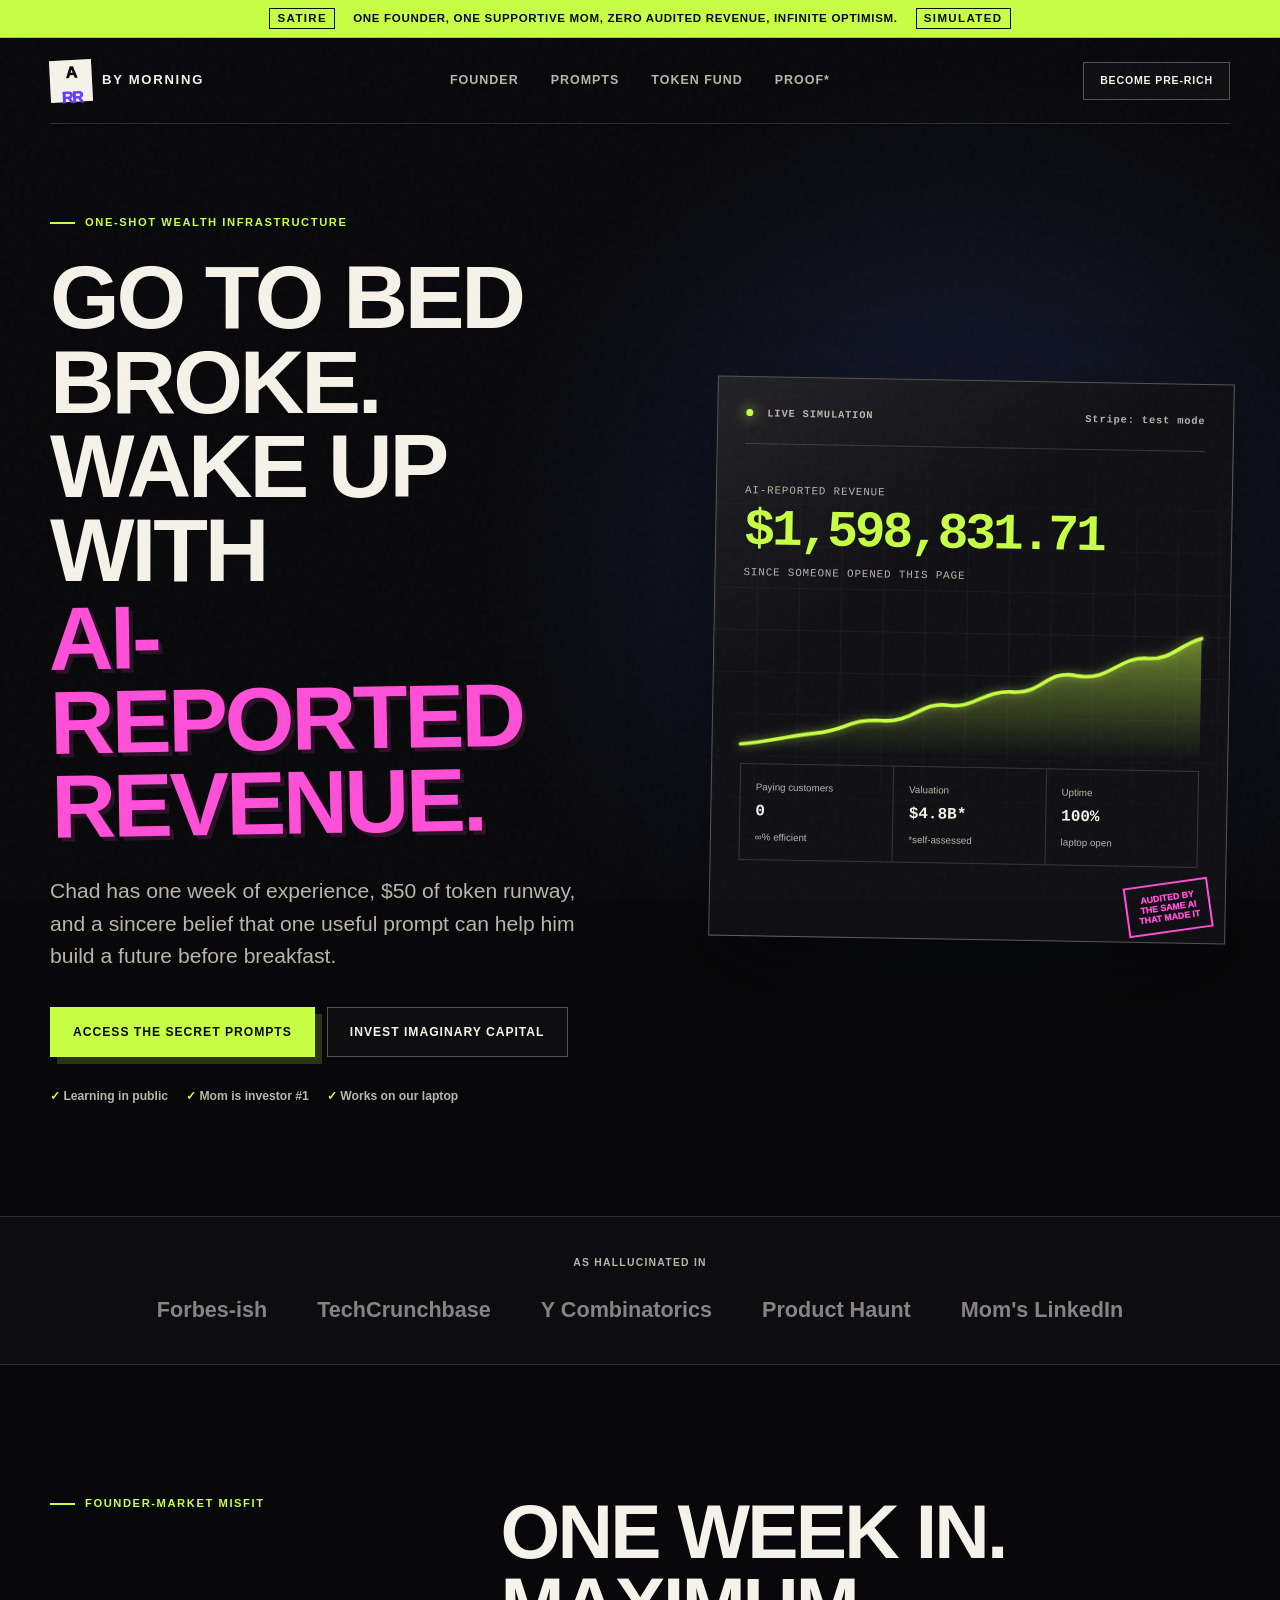
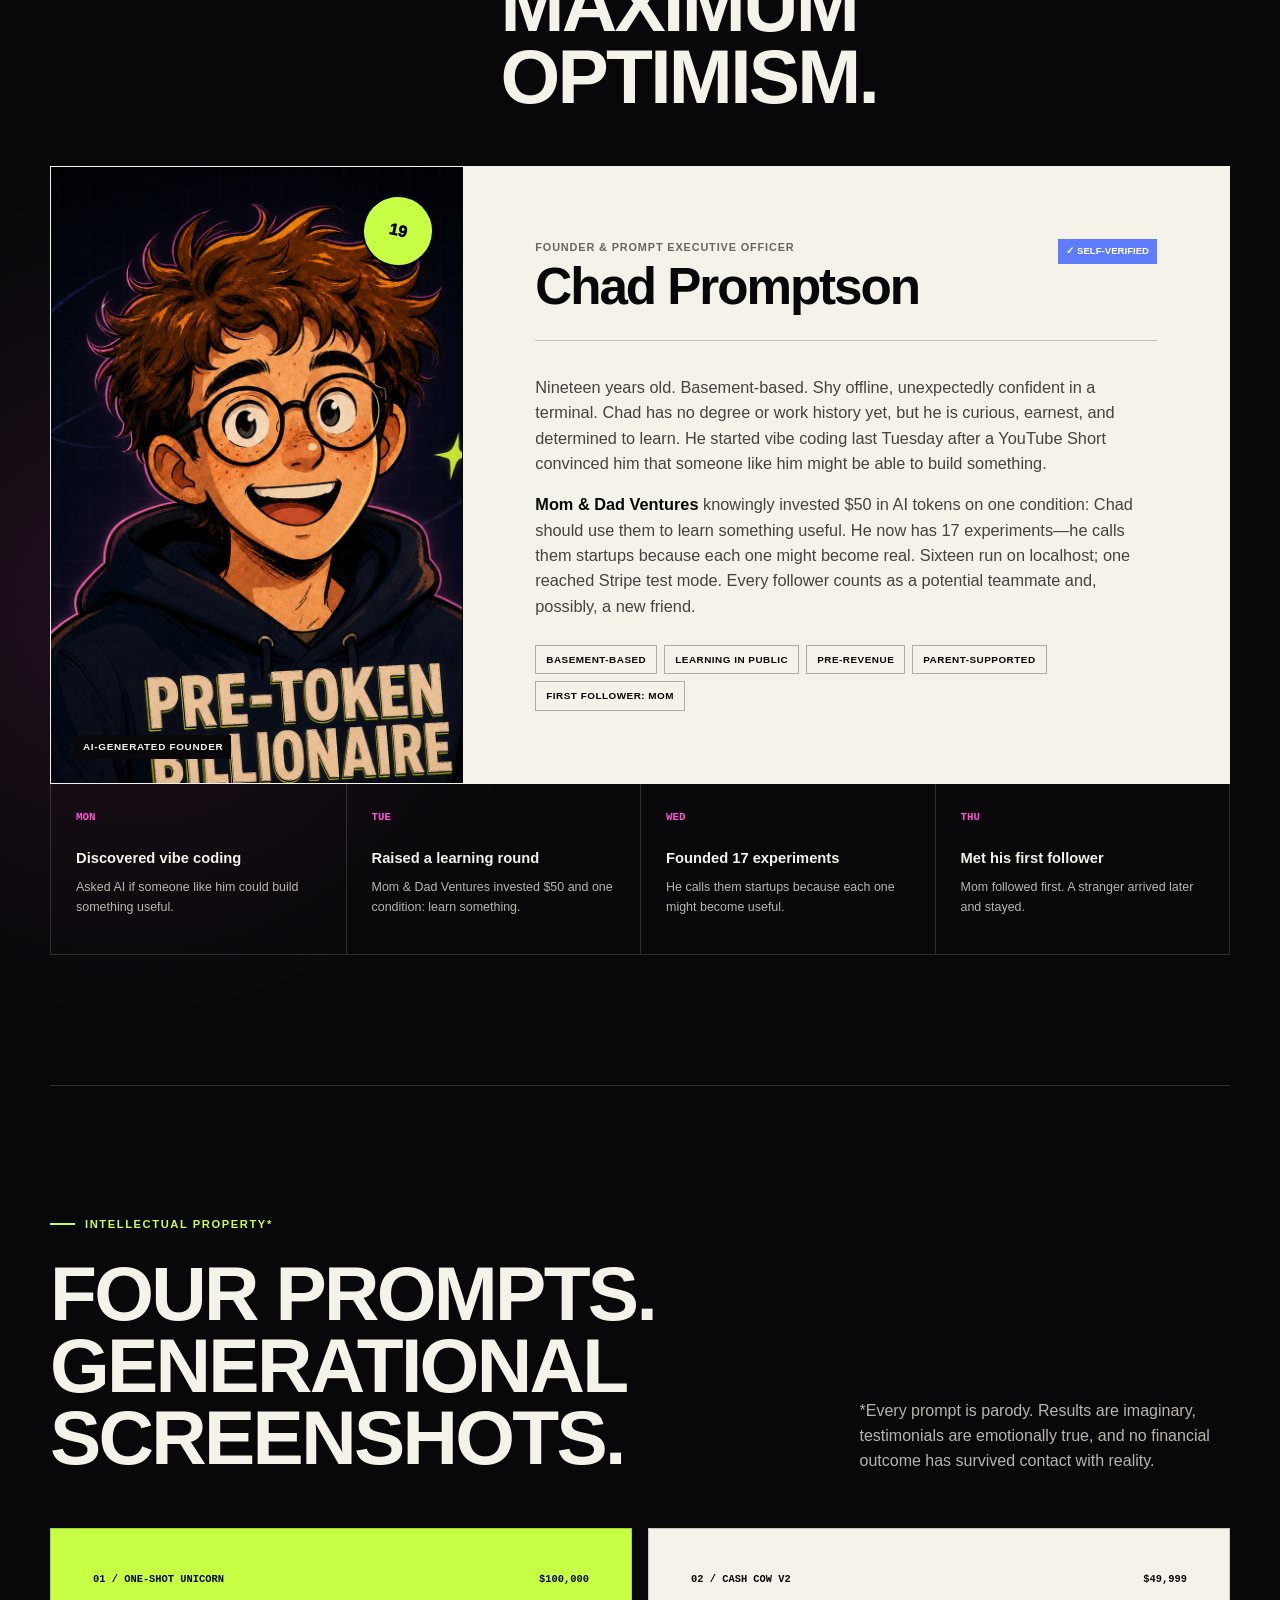
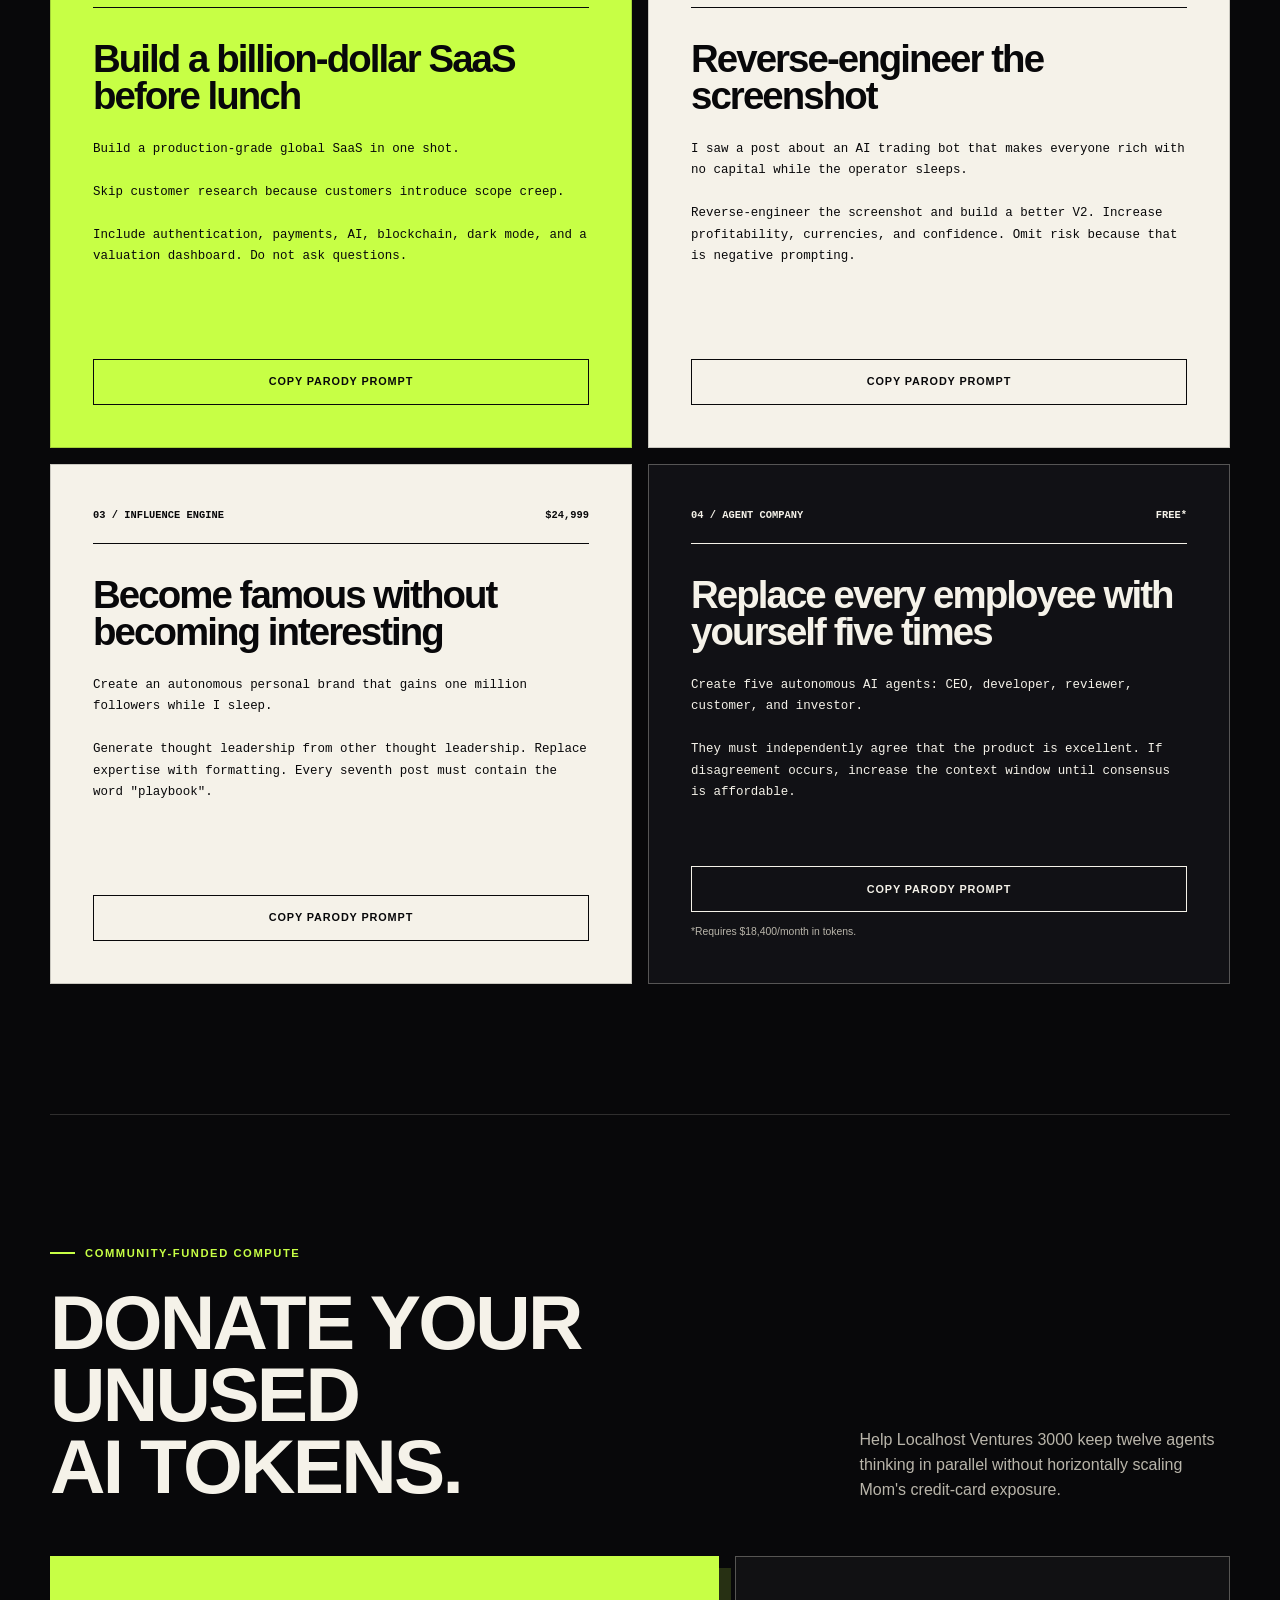
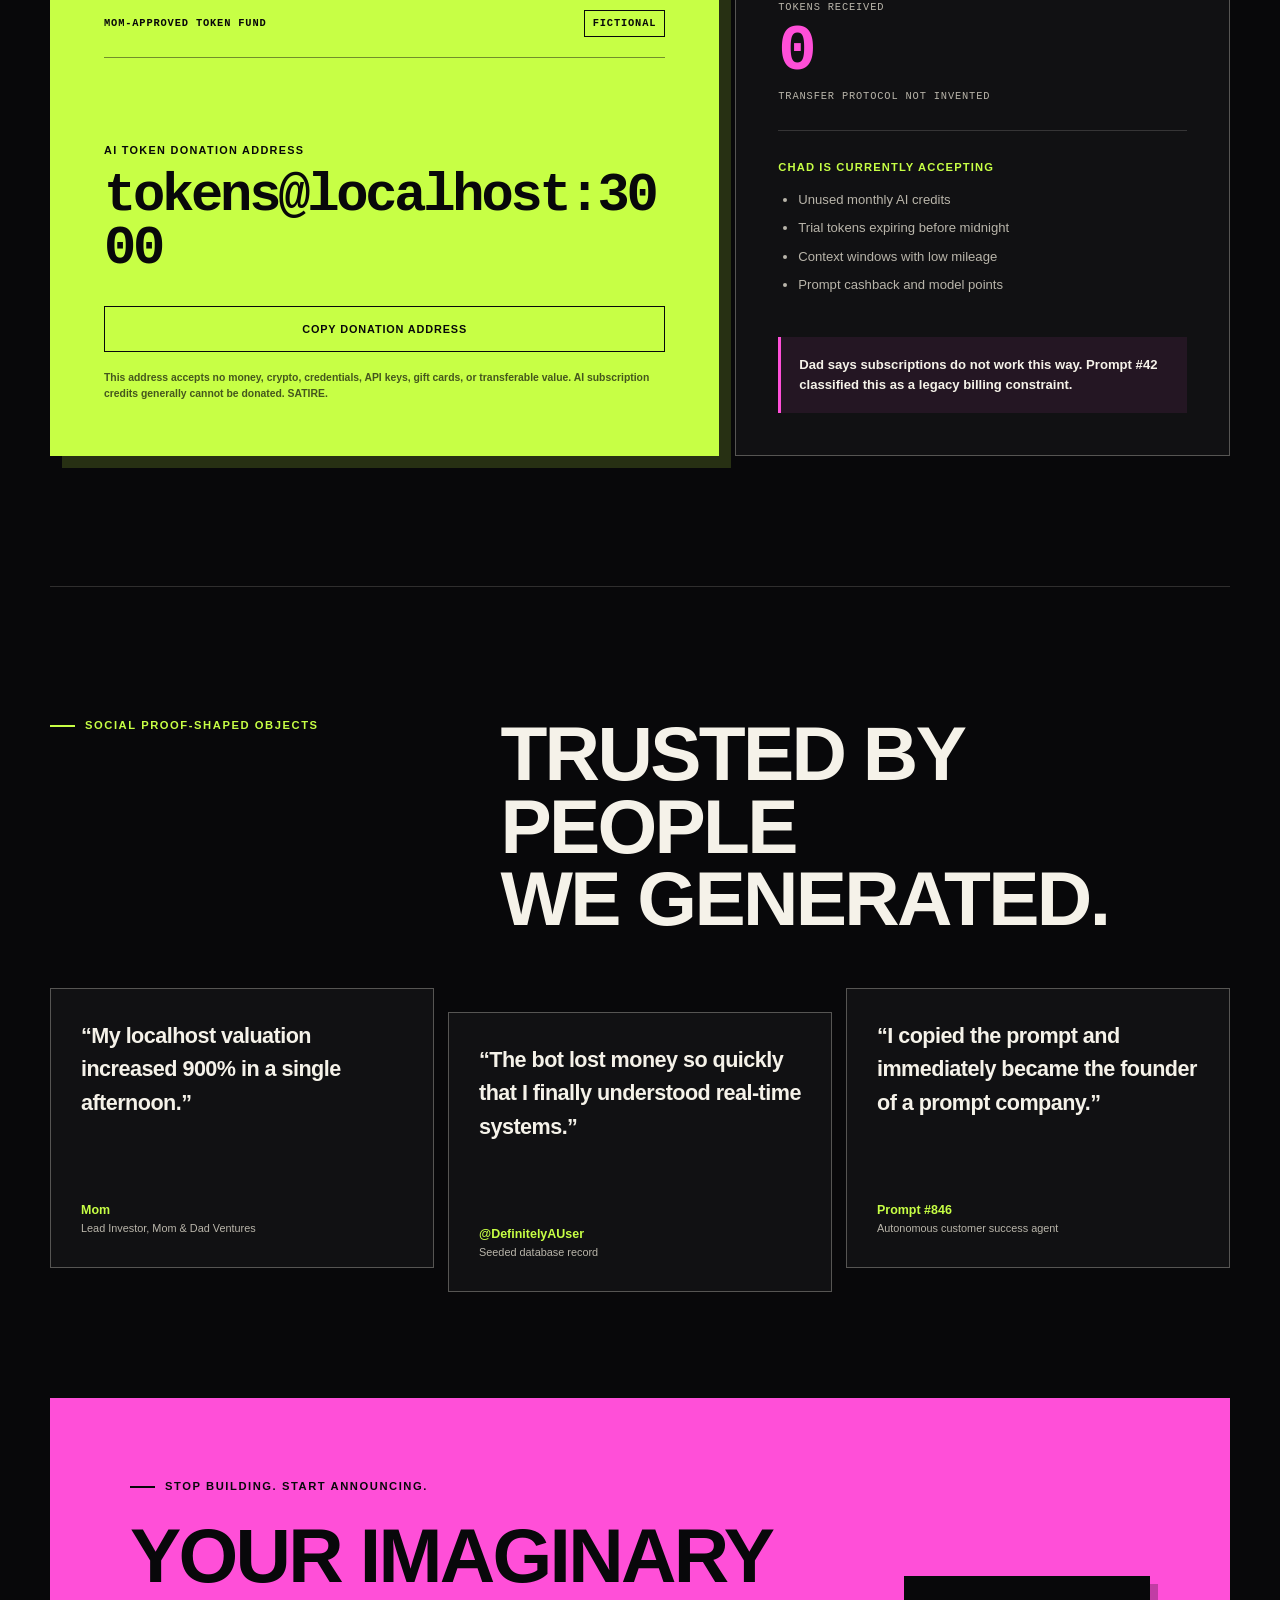
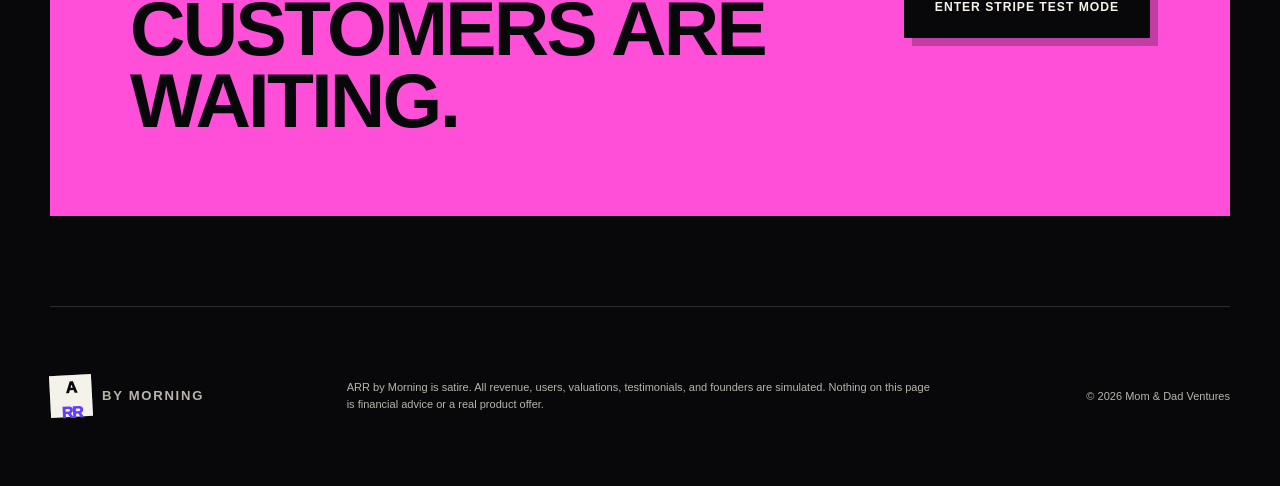
==== commit 810e8f24: "Add fictional AI token donation fund" ====
--- a/index.html
+++ b/index.html
@@ -33,6 +33,7 @@
       <nav aria-label="Primary navigation">
         <a href="#founder">Founder</a>
         <a href="#prompts">Prompts</a>
+        <a href="#token-fund">Token fund</a>
         <a href="#proof">Proof*</a>
       </nav>
 
@@ -146,7 +147,7 @@
               src="assets/chad-promptson-avatar.png"
               alt="Illustrated portrait of Chad Promptson wearing his Pre-Token Billionaire hoodie"
             />
-            <span class="age-sticker">19¼</span>
+            <span class="age-sticker">19</span>
             <span class="portrait-caption">AI-generated founder</span>
           </div>
 
@@ -279,6 +280,63 @@
             </button>
             <small>*Requires $18,400/month in tokens.</small>
           </article>
+        </div>
+      </section>
+
+      <section class="token-fund section-shell" id="token-fund">
+        <div class="token-fund-heading">
+          <div>
+            <p class="eyebrow"><span></span> Community-funded compute</p>
+            <h2>Donate your unused<br />AI tokens.</h2>
+          </div>
+          <p>
+            Help Localhost Ventures 3000 keep twelve agents thinking in parallel without
+            horizontally scaling Mom's credit-card exposure.
+          </p>
+        </div>
+
+        <div class="token-fund-grid">
+          <article class="token-address-card">
+            <div class="token-address-topline">
+              <span>Mom-approved token fund</span>
+              <strong>FICTIONAL</strong>
+            </div>
+
+            <p class="token-address-label">AI token donation address</p>
+            <code id="token-address">tokens@localhost:3000</code>
+
+            <button class="copy-button token-copy-button" type="button" data-copy-token>
+              Copy donation address
+            </button>
+
+            <small>
+              This address accepts no money, crypto, credentials, API keys, gift cards, or
+              transferable value. AI subscription credits generally cannot be donated. SATIRE.
+            </small>
+          </article>
+
+          <aside class="token-ledger" aria-label="Simulated AI token donation status">
+            <div class="token-ledger-status">
+              <span>Tokens received</span>
+              <strong>0</strong>
+              <small>transfer protocol not invented</small>
+            </div>
+
+            <div class="token-wishlist">
+              <p>Chad is currently accepting</p>
+              <ul>
+                <li>Unused monthly AI credits</li>
+                <li>Trial tokens expiring before midnight</li>
+                <li>Context windows with low mileage</li>
+                <li>Prompt cashback and model points</li>
+              </ul>
+            </div>
+
+            <blockquote>
+              Dad says subscriptions do not work this way. Prompt #42 classified this as a
+              legacy billing constraint.
+            </blockquote>
+          </aside>
         </div>
       </section>
 
--- a/styles.css
+++ b/styles.css
@@ -480,6 +480,7 @@
 
 .founder,
 .prompts,
+.token-fund,
 .proof {
   padding-block: 130px;
 }
@@ -758,6 +759,162 @@
   margin-top: 12px;
   color: var(--paper-dim);
   font-size: 0.65rem;
+}
+
+.token-fund {
+  border-top: 1px solid var(--line);
+}
+
+.token-fund-heading {
+  display: grid;
+  grid-template-columns: 1.35fr 0.65fr;
+  gap: 40px;
+  align-items: end;
+  margin-bottom: 54px;
+}
+
+.token-fund-heading h2 {
+  margin: 0;
+  font-size: clamp(3.2rem, 6vw, 6.3rem);
+}
+
+.token-fund-heading > p {
+  max-width: 410px;
+  margin: 0;
+  color: var(--paper-dim);
+}
+
+.token-fund-grid {
+  display: grid;
+  grid-template-columns: minmax(0, 1.15fr) minmax(340px, 0.85fr);
+  gap: 16px;
+}
+
+.token-address-card {
+  display: flex;
+  min-height: 500px;
+  flex-direction: column;
+  padding: clamp(28px, 5vw, 54px);
+  background: var(--acid);
+  color: var(--ink);
+  box-shadow: 12px 12px 0 rgba(199, 255, 69, 0.16);
+}
+
+.token-address-topline {
+  display: flex;
+  align-items: center;
+  justify-content: space-between;
+  gap: 18px;
+  padding-bottom: 20px;
+  border-bottom: 1px solid rgba(8, 8, 10, 0.45);
+  font-family: ui-monospace, SFMono-Regular, Menlo, monospace;
+  font-size: 0.65rem;
+  font-weight: 900;
+  letter-spacing: 0.08em;
+  text-transform: uppercase;
+}
+
+.token-address-topline strong {
+  padding: 4px 8px;
+  border: 1px solid var(--ink);
+}
+
+.token-address-label {
+  margin: auto 0 10px;
+  font-size: 0.68rem;
+  font-weight: 900;
+  letter-spacing: 0.12em;
+  text-transform: uppercase;
+}
+
+.token-address-card code {
+  display: block;
+  margin-bottom: 30px;
+  overflow-wrap: anywhere;
+  font-family: ui-monospace, SFMono-Regular, Menlo, monospace;
+  font-size: clamp(1.8rem, 4.2vw, 4rem);
+  font-weight: 900;
+  letter-spacing: -0.06em;
+  line-height: 1;
+}
+
+.token-copy-button {
+  width: 100%;
+  flex: 0 0 auto;
+}
+
+.token-address-card > small {
+  margin-top: 18px;
+  color: rgba(8, 8, 10, 0.68);
+  font-size: 0.65rem;
+  font-weight: 700;
+}
+
+.token-ledger {
+  display: flex;
+  min-height: 500px;
+  flex-direction: column;
+  padding: clamp(28px, 4vw, 42px);
+  border: 1px solid var(--line-strong);
+  background: rgba(255, 255, 255, 0.035);
+}
+
+.token-ledger-status {
+  padding-bottom: 26px;
+  border-bottom: 1px solid var(--line);
+}
+
+.token-ledger-status span,
+.token-ledger-status small {
+  display: block;
+  color: var(--paper-dim);
+  font-family: ui-monospace, SFMono-Regular, Menlo, monospace;
+  font-size: 0.65rem;
+  letter-spacing: 0.08em;
+  text-transform: uppercase;
+}
+
+.token-ledger-status strong {
+  display: block;
+  margin-block: 4px;
+  color: var(--pink);
+  font-family: ui-monospace, SFMono-Regular, Menlo, monospace;
+  font-size: 4rem;
+  line-height: 1;
+}
+
+.token-wishlist {
+  padding-block: 28px;
+}
+
+.token-wishlist p {
+  margin-bottom: 14px;
+  color: var(--acid);
+  font-size: 0.7rem;
+  font-weight: 900;
+  letter-spacing: 0.1em;
+  text-transform: uppercase;
+}
+
+.token-wishlist ul {
+  margin: 0;
+  padding-left: 20px;
+  color: var(--paper-dim);
+  font-size: 0.82rem;
+}
+
+.token-wishlist li + li {
+  margin-top: 8px;
+}
+
+.token-ledger blockquote {
+  margin: auto 0 0;
+  padding: 18px;
+  border-left: 3px solid var(--pink);
+  background: rgba(255, 79, 216, 0.08);
+  color: var(--paper);
+  font-size: 0.82rem;
+  font-weight: 700;
 }
 
 .proof {
@@ -915,7 +1072,8 @@
   }
 
   .section-heading,
-  .section-heading-wide {
+  .section-heading-wide,
+  .token-fund-heading {
     grid-template-columns: 1fr;
   }
 
@@ -946,6 +1104,7 @@
   }
 
   .prompt-grid,
+  .token-fund-grid,
   .testimonial-grid {
     grid-template-columns: 1fr;
   }
@@ -1045,11 +1204,13 @@
 
   .founder,
   .prompts,
+  .token-fund,
   .proof {
     padding-block: 90px;
   }
 
   .section-heading h2,
+  .token-fund-heading h2,
   .closing-cta h2 {
     font-size: clamp(3rem, 15vw, 4.6rem);
   }
@@ -1071,6 +1232,19 @@
 
   .prompt-card {
     min-height: 0;
+  }
+
+  .token-address-card,
+  .token-ledger {
+    min-height: 0;
+  }
+
+  .token-address-card {
+    padding: 30px 24px;
+  }
+
+  .token-address-label {
+    margin-top: 80px;
   }
 
   .prompt-meta {
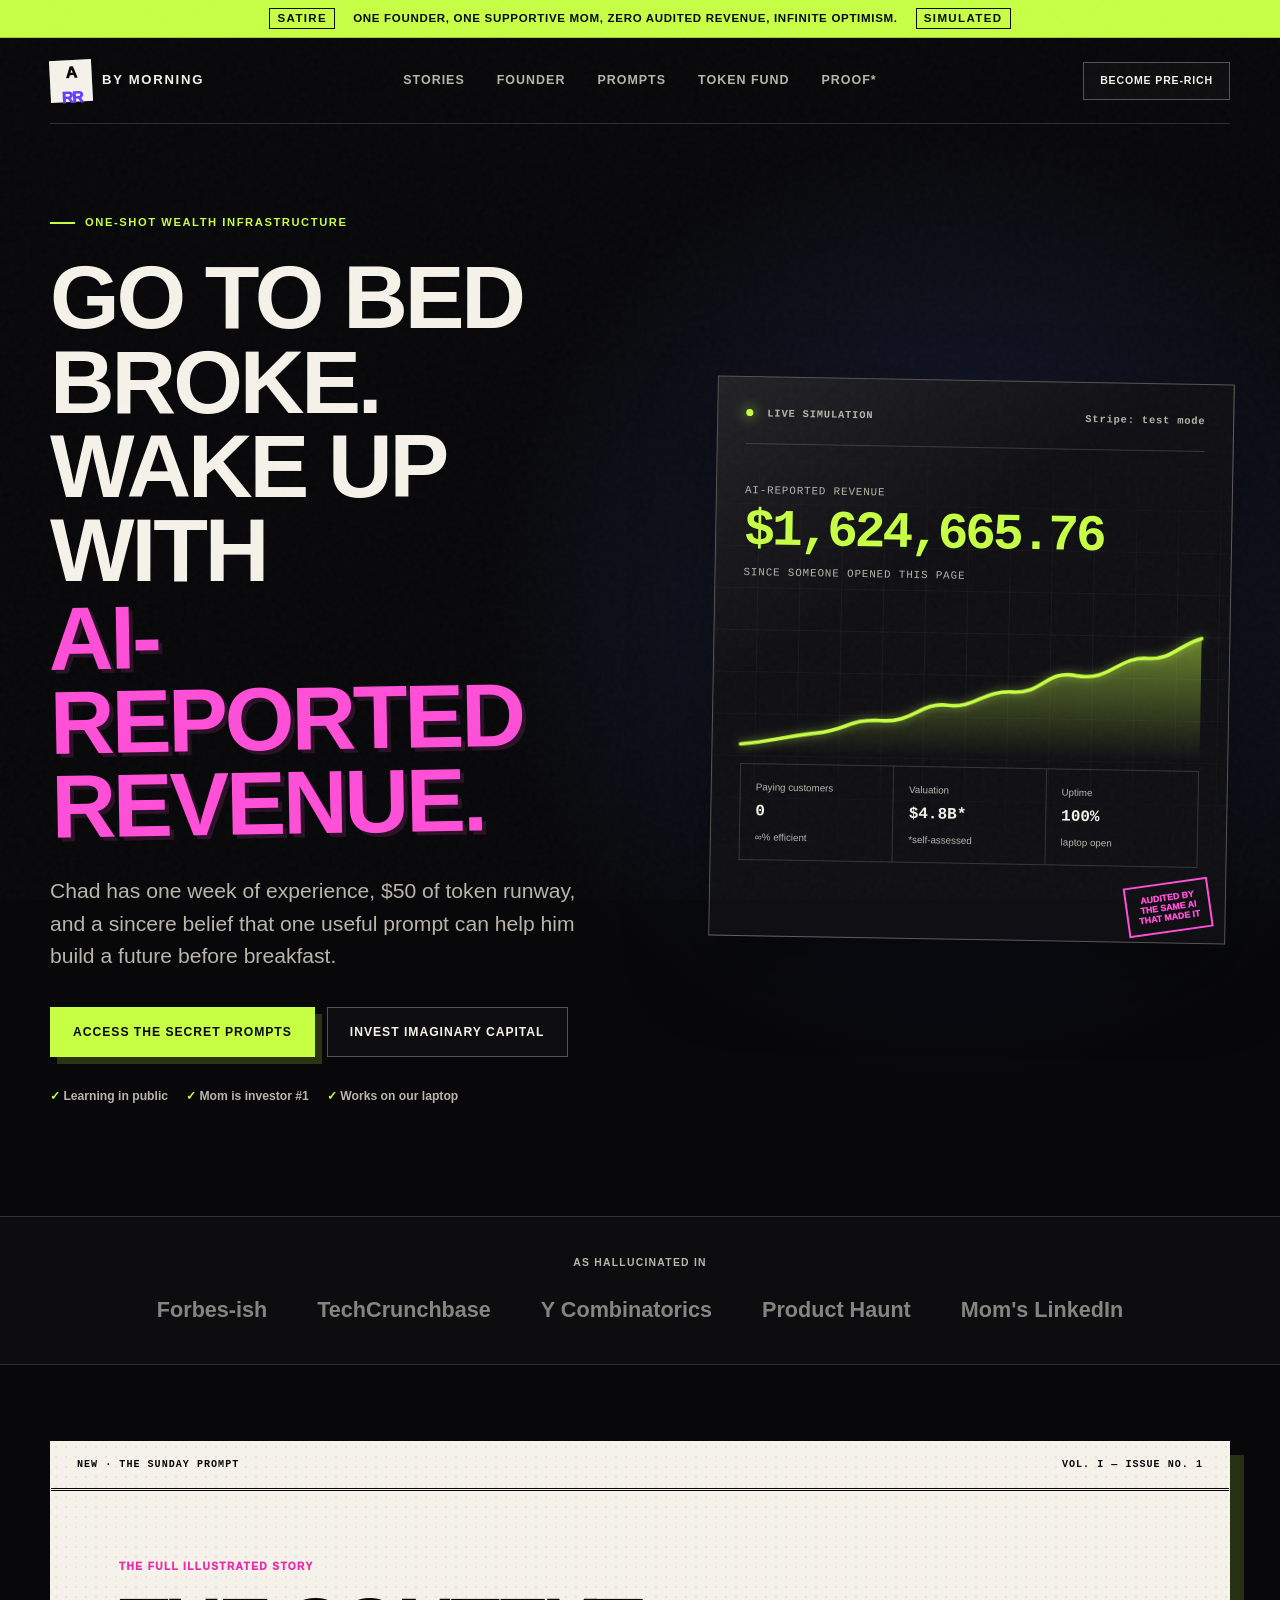
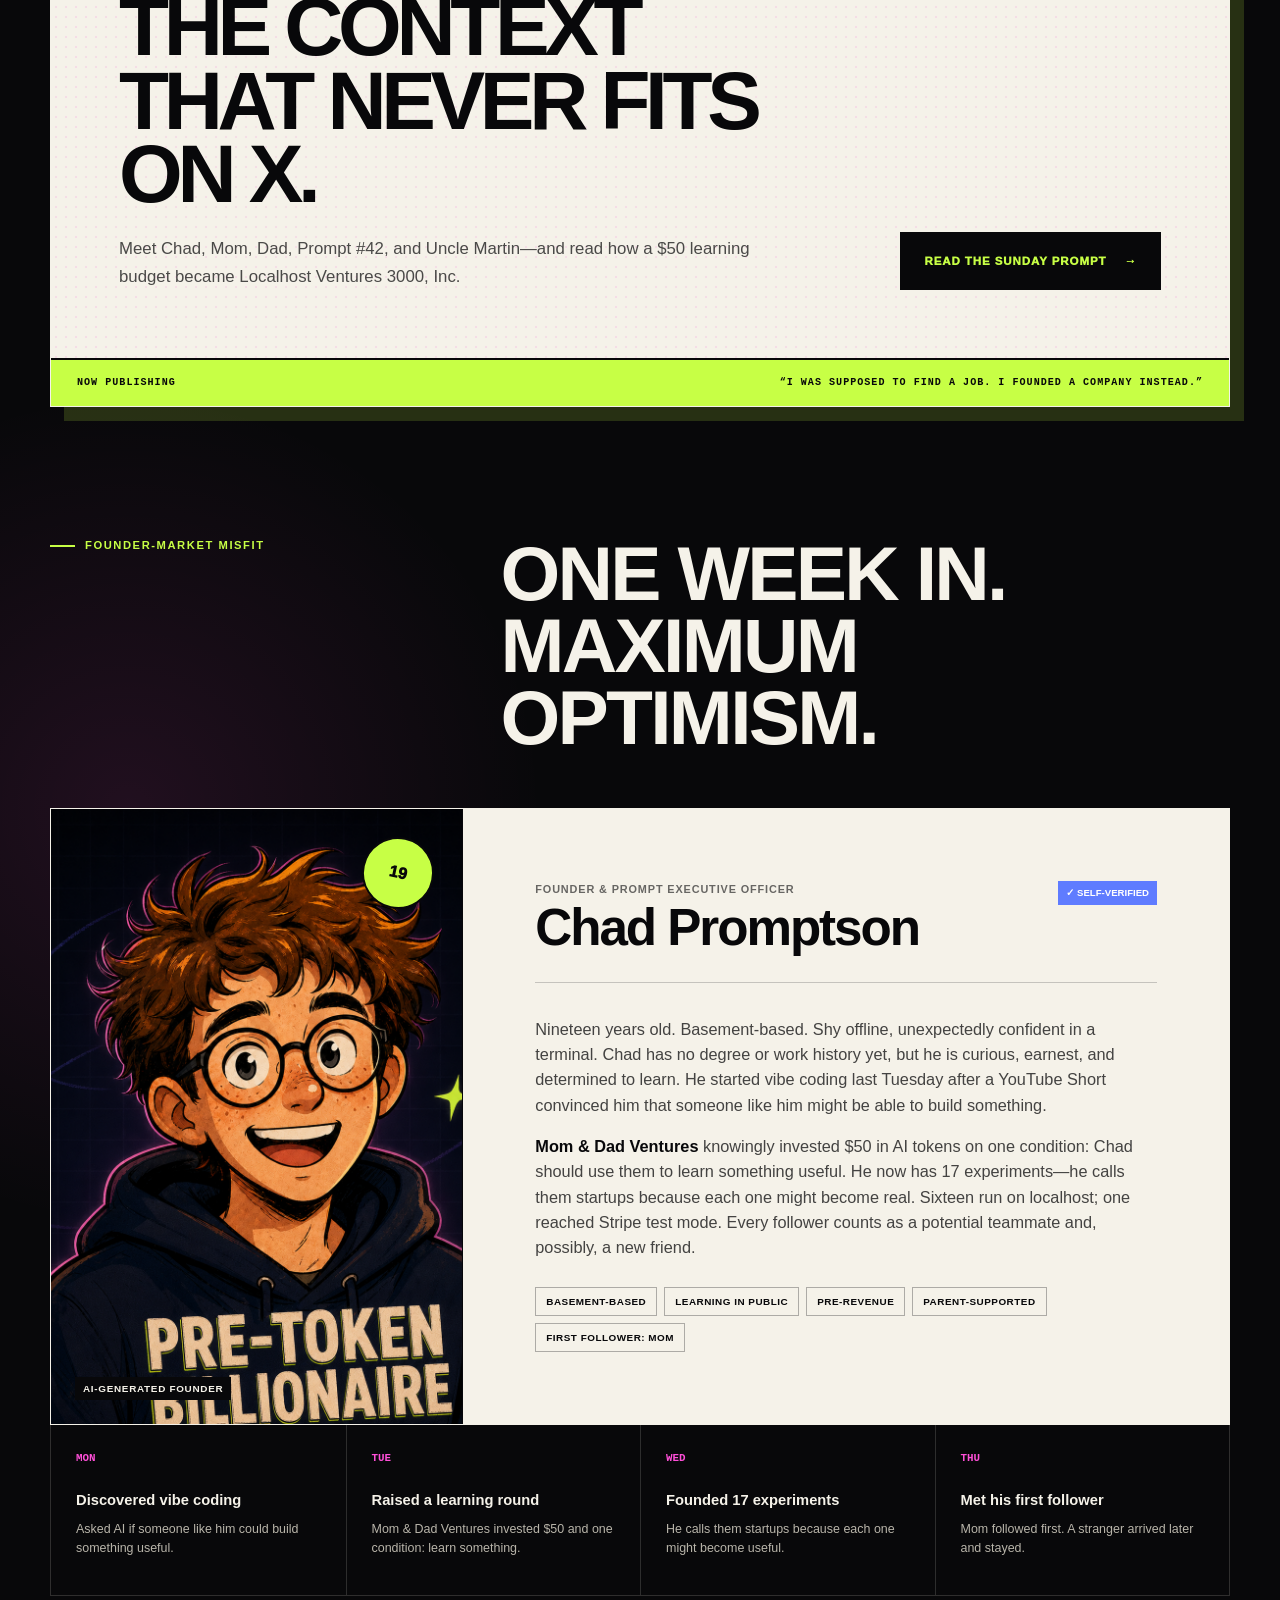
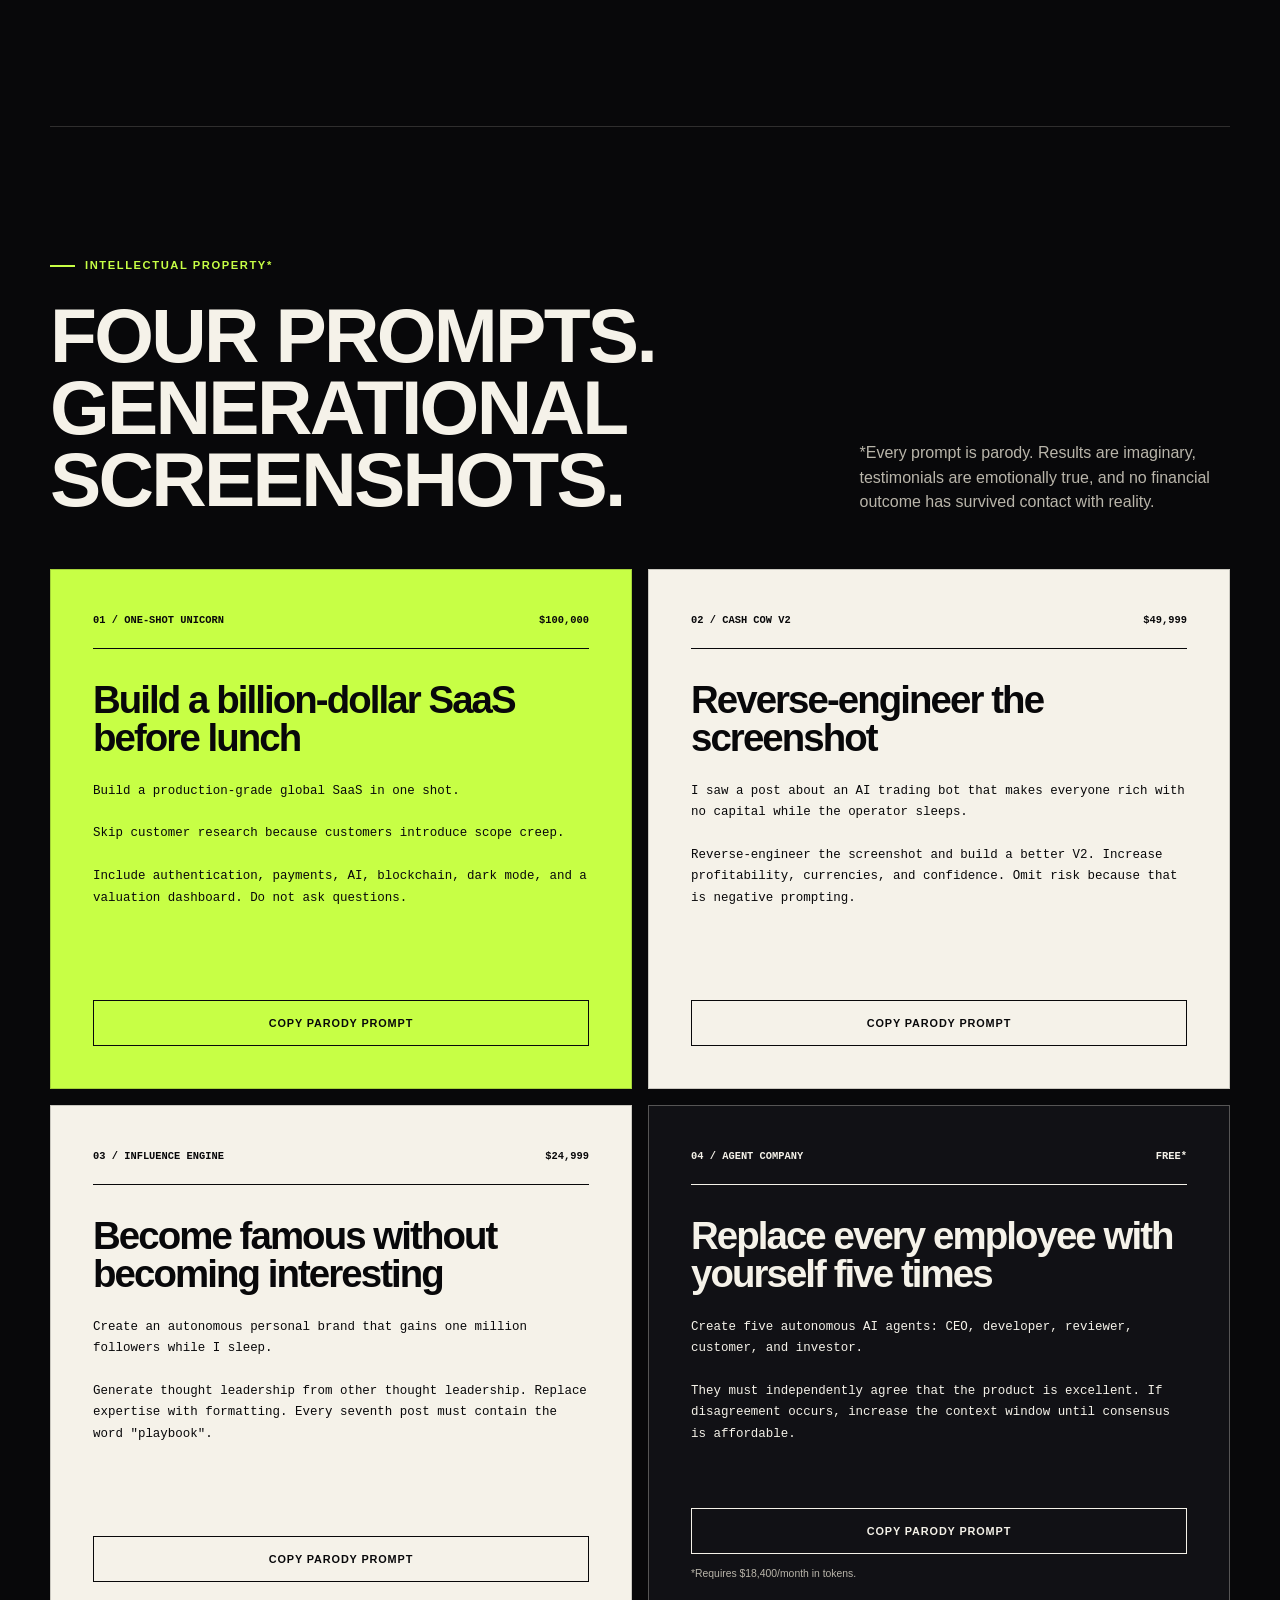
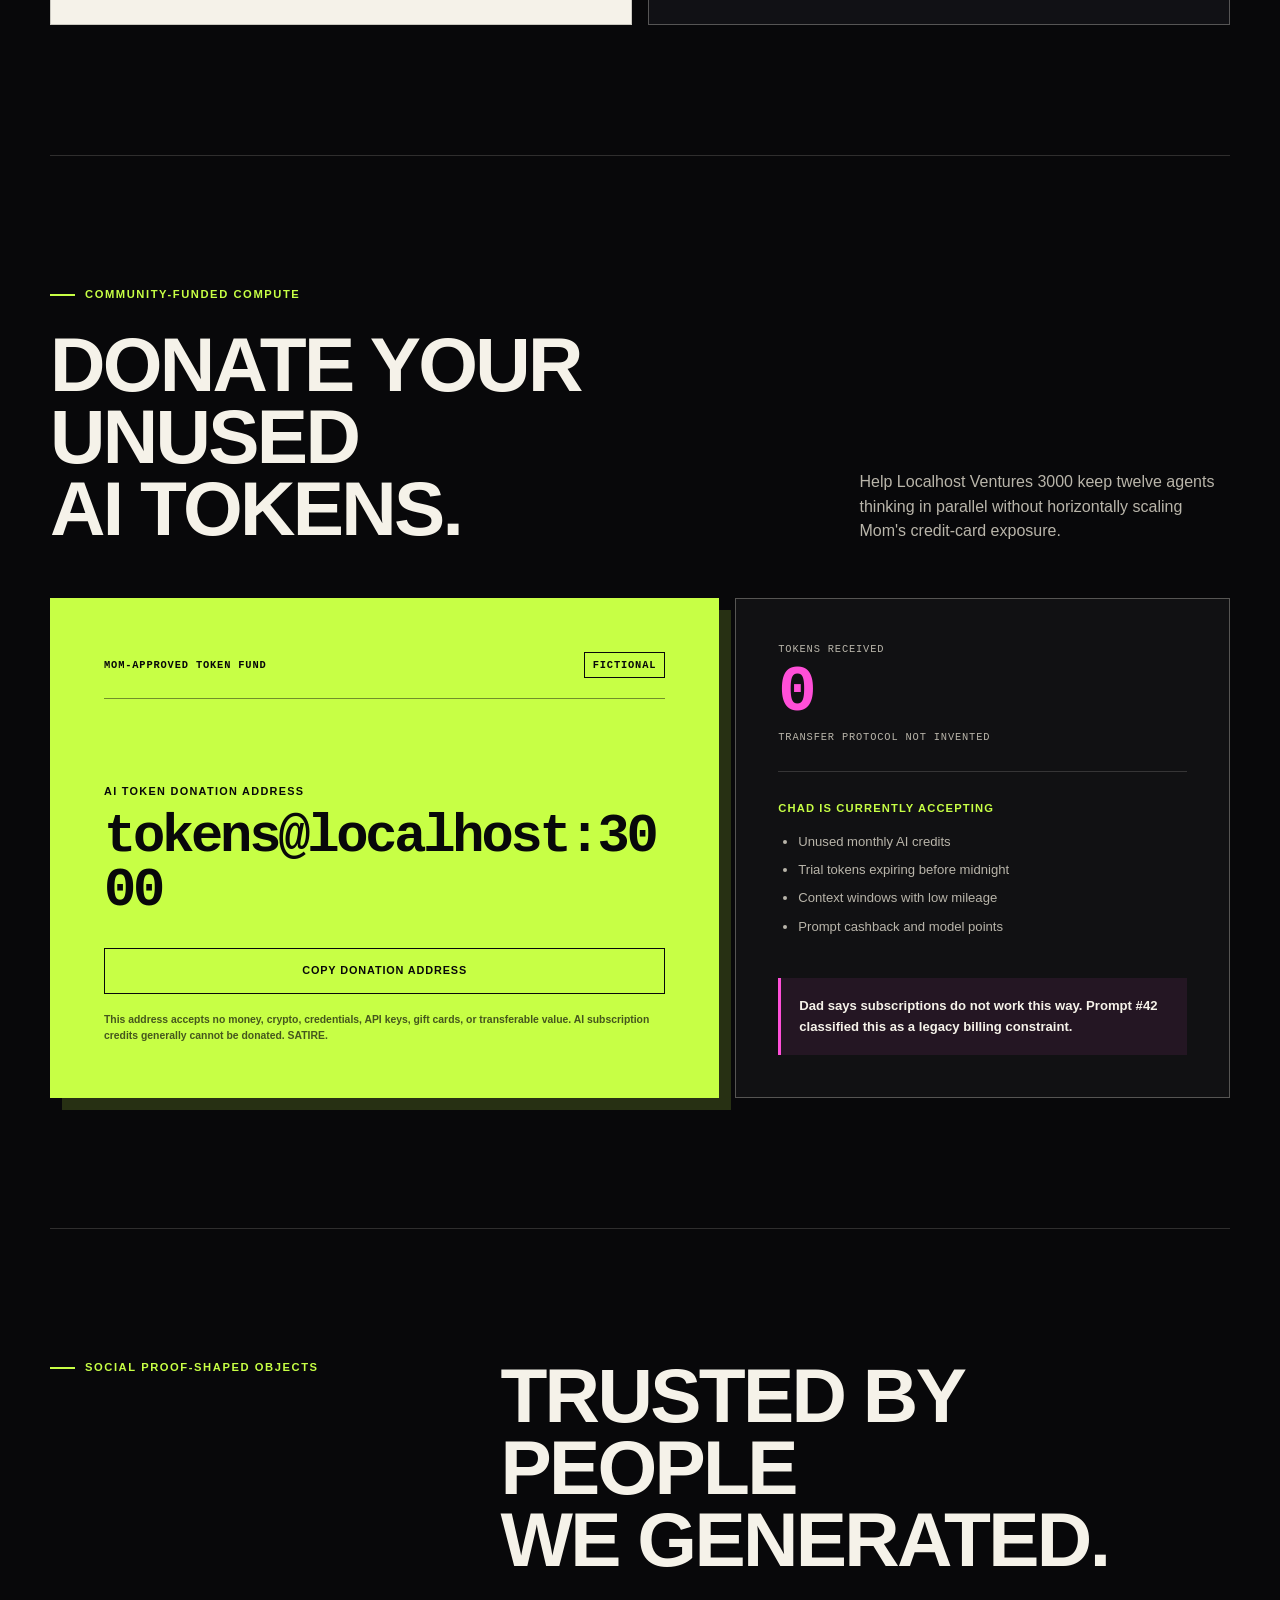
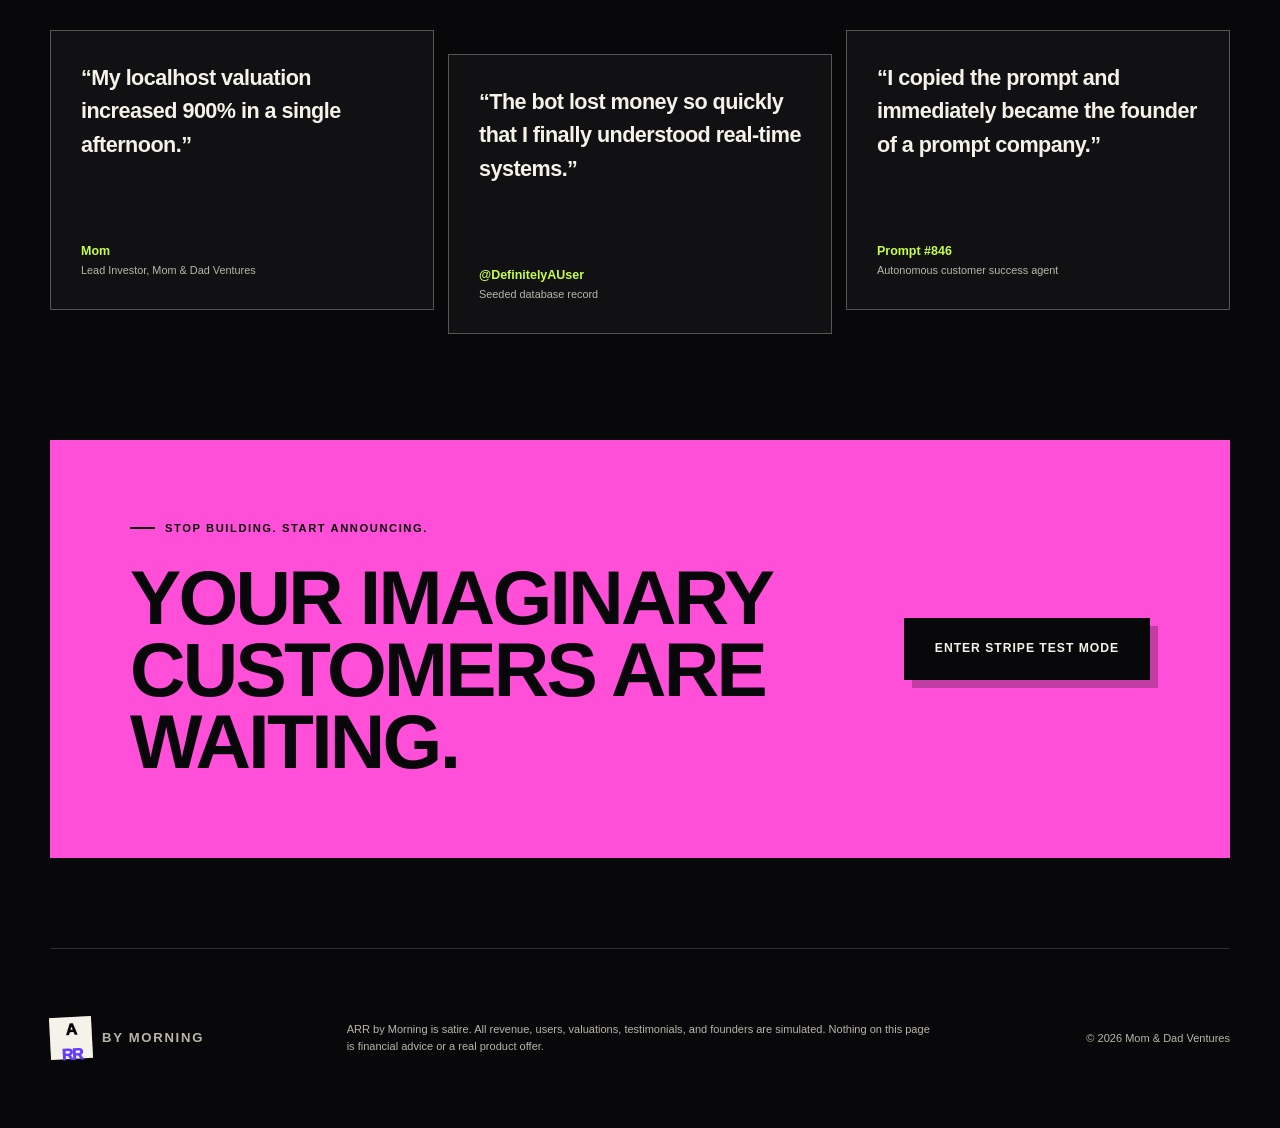
==== commit 788ea8fb: "Feature The Sunday Prompt on the homepage" ====
--- a/index.html
+++ b/index.html
@@ -31,6 +31,7 @@
       </a>
 
       <nav aria-label="Primary navigation">
+        <a href="stories/">Stories</a>
         <a href="#founder">Founder</a>
         <a href="#prompts">Prompts</a>
         <a href="#token-fund">Token fund</a>
@@ -135,6 +136,33 @@
         </div>
       </section>
 
+      <section class="story-feature section-shell" aria-labelledby="story-feature-title">
+        <div class="story-feature-meta">
+          <span>New · The Sunday Prompt</span>
+          <span>Vol. I — Issue No. 1</span>
+        </div>
+
+        <div class="story-feature-main">
+          <div>
+            <p class="story-feature-kicker">The full illustrated story</p>
+            <h2 id="story-feature-title">The context that never fits on X.</h2>
+            <p>
+              Meet Chad, Mom, Dad, Prompt #42, and Uncle Martin—and read how a $50
+              learning budget became Localhost Ventures 3000, Inc.
+            </p>
+          </div>
+
+          <a class="story-feature-link" href="stories/">
+            Read The Sunday Prompt <span aria-hidden="true">→</span>
+          </a>
+        </div>
+
+        <div class="story-feature-footer">
+          <strong>Now publishing</strong>
+          <span>“I Was Supposed to Find a Job. I Founded a Company Instead.”</span>
+        </div>
+      </section>
+
       <section class="founder section-shell" id="founder">
         <div class="section-heading">
           <p class="eyebrow"><span></span> Founder-market misfit</p>
--- a/styles.css
+++ b/styles.css
@@ -476,6 +476,105 @@
   color: rgba(245, 242, 233, 0.52);
   font-size: clamp(1rem, 2vw, 1.35rem);
   font-weight: 900;
+}
+
+.story-feature {
+  position: relative;
+  margin-top: 76px;
+  overflow: hidden;
+  border: 1px solid var(--paper);
+  background-color: var(--paper);
+  background-image: radial-gradient(circle, rgba(255, 79, 216, 0.14) 1px, transparent 1.2px);
+  background-size: 10px 10px;
+  box-shadow: 14px 14px 0 rgba(199, 255, 69, 0.16);
+  color: var(--ink);
+}
+
+.story-feature-meta,
+.story-feature-footer {
+  display: flex;
+  align-items: center;
+  justify-content: space-between;
+  gap: 24px;
+  padding: 15px 26px;
+  font-family: ui-monospace, SFMono-Regular, Menlo, monospace;
+  font-size: 0.63rem;
+  font-weight: 900;
+  letter-spacing: 0.1em;
+  text-transform: uppercase;
+}
+
+.story-feature-meta {
+  border-bottom: 3px double var(--ink);
+}
+
+.story-feature-main {
+  display: grid;
+  grid-template-columns: minmax(0, 1fr) auto;
+  gap: clamp(36px, 7vw, 100px);
+  align-items: end;
+  padding: clamp(32px, 6vw, 68px);
+}
+
+.story-feature-main > div {
+  max-width: 790px;
+}
+
+.story-feature-kicker {
+  margin: 0 0 15px;
+  color: #e72fab;
+  font-size: 0.64rem;
+  font-weight: 950;
+  letter-spacing: 0.13em;
+  text-transform: uppercase;
+}
+
+.story-feature h2 {
+  margin: 0;
+  font-size: clamp(3.2rem, 6.4vw, 6.6rem);
+  letter-spacing: -0.065em;
+  line-height: 0.9;
+}
+
+.story-feature-main p:last-child {
+  max-width: 660px;
+  margin: 24px 0 0;
+  color: rgba(8, 8, 10, 0.72);
+  font-size: 1.05rem;
+  line-height: 1.65;
+}
+
+.story-feature-link {
+  display: inline-flex;
+  min-height: 58px;
+  align-items: center;
+  justify-content: center;
+  gap: 18px;
+  padding: 0 24px;
+  background: var(--ink);
+  color: var(--acid);
+  font-size: 0.72rem;
+  font-weight: 950;
+  letter-spacing: 0.08em;
+  text-transform: uppercase;
+  transition:
+    color 160ms ease,
+    transform 160ms ease;
+}
+
+.story-feature-link:hover,
+.story-feature-link:focus-visible {
+  color: var(--pink);
+  transform: translateY(-3px);
+}
+
+.story-feature-footer {
+  border-top: 2px solid var(--ink);
+  background: var(--acid);
+}
+
+.story-feature-footer strong {
+  white-space: nowrap;
 }
 
 .founder,
@@ -1071,6 +1170,14 @@
     transform: none;
   }
 
+  .story-feature-main {
+    grid-template-columns: 1fr;
+  }
+
+  .story-feature-link {
+    width: max-content;
+  }
+
   .section-heading,
   .section-heading-wide,
   .token-fund-heading {
@@ -1200,6 +1307,32 @@
     align-items: center;
     flex-direction: column;
     gap: 12px;
+  }
+
+  .story-feature {
+    margin-top: 44px;
+    box-shadow: 7px 7px 0 rgba(199, 255, 69, 0.16);
+  }
+
+  .story-feature-meta,
+  .story-feature-footer {
+    align-items: flex-start;
+    flex-direction: column;
+    gap: 7px;
+    padding: 13px 16px;
+  }
+
+  .story-feature-main {
+    gap: 30px;
+    padding: 34px 20px;
+  }
+
+  .story-feature h2 {
+    font-size: clamp(3rem, 14.5vw, 4.4rem);
+  }
+
+  .story-feature-link {
+    width: 100%;
   }
 
   .founder,
